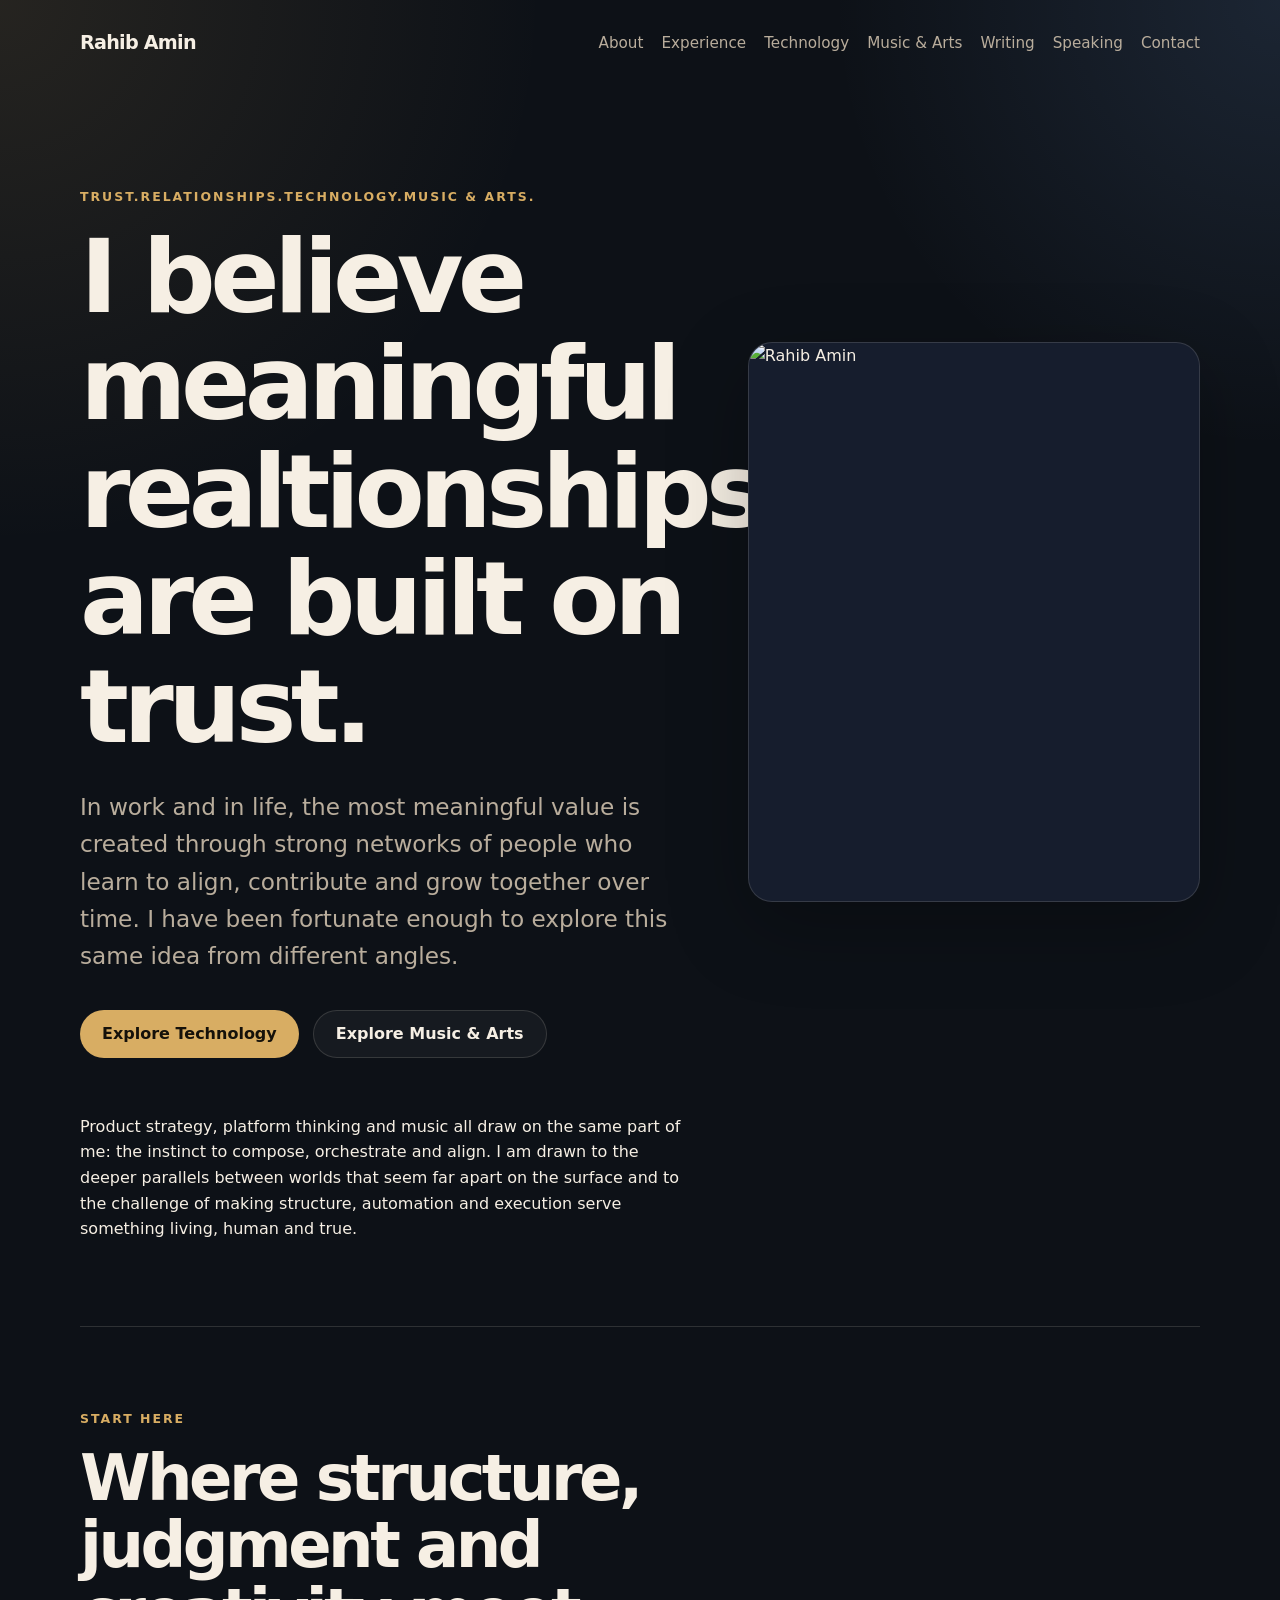
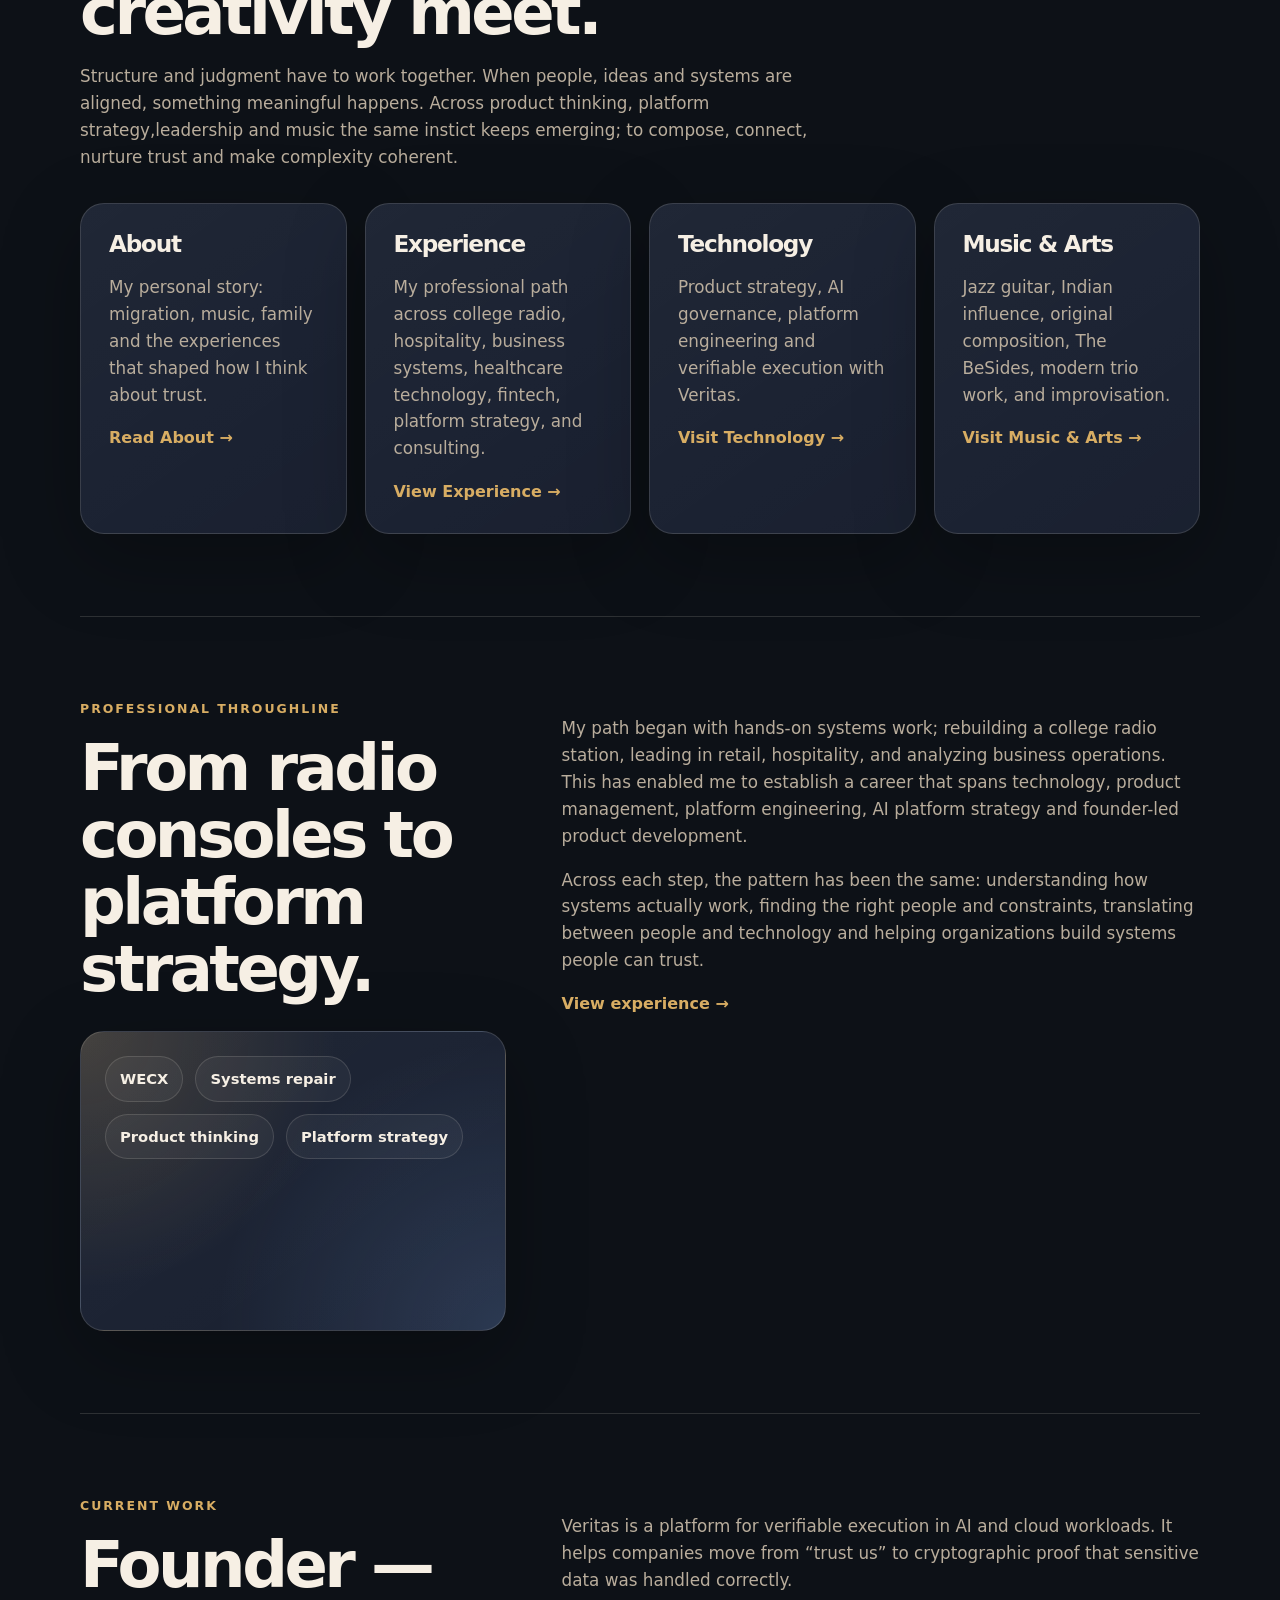
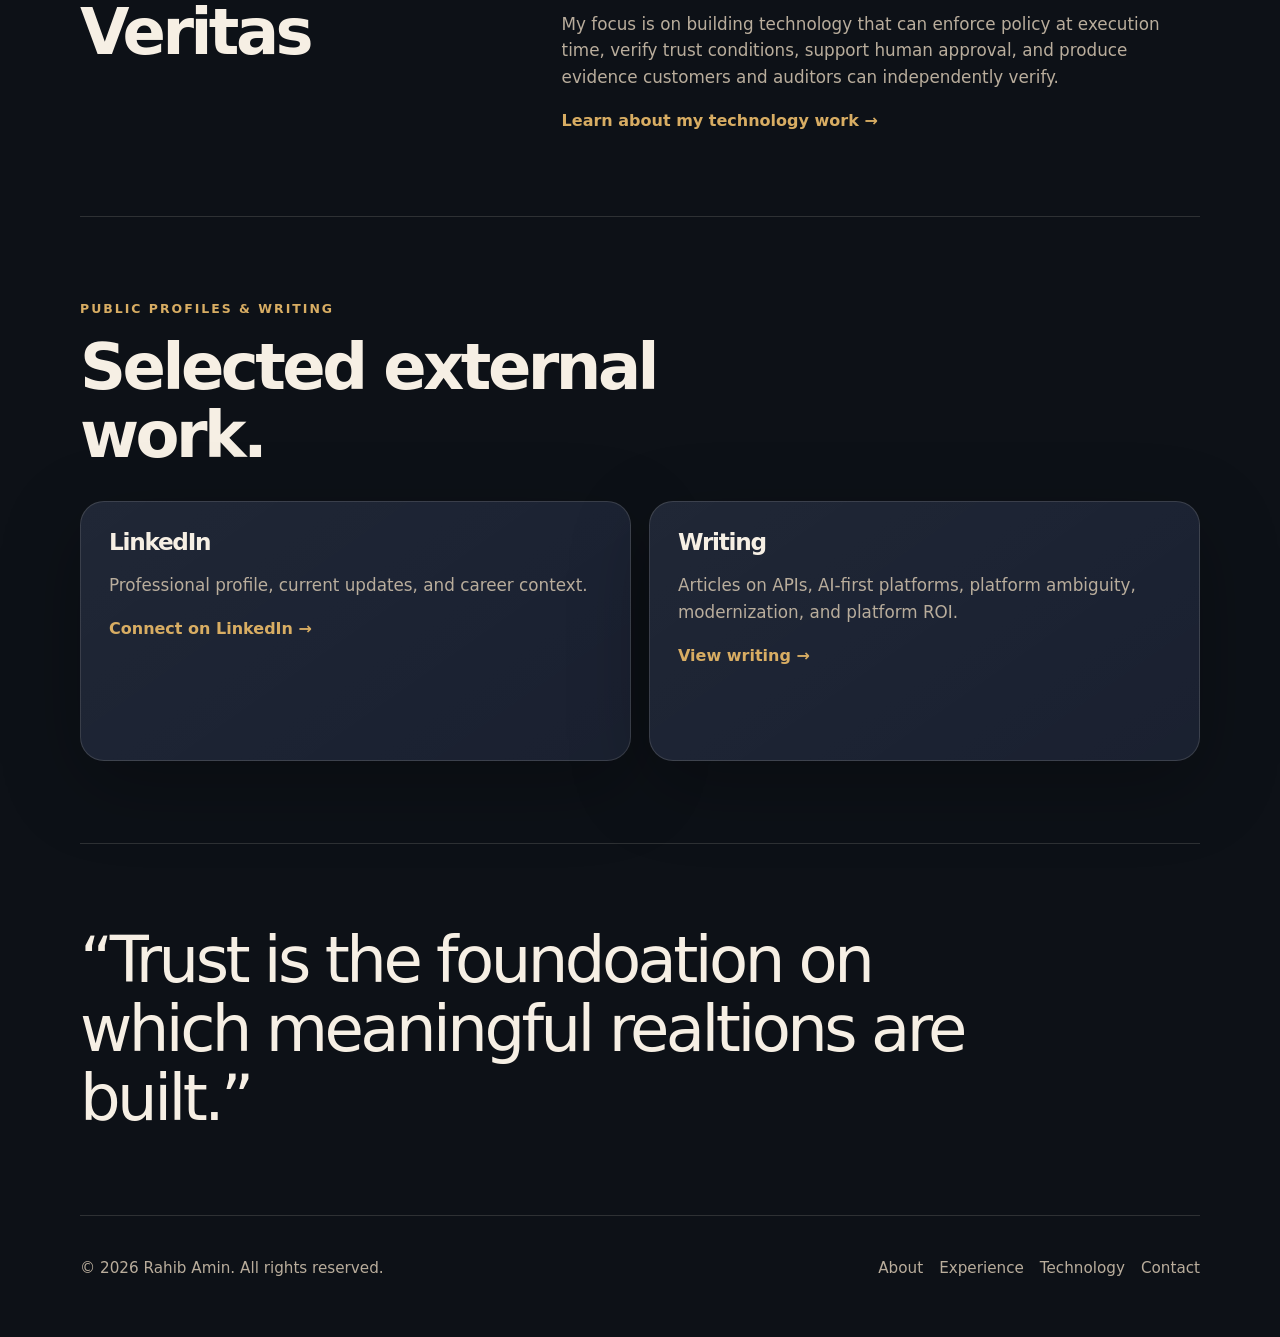
==== index.html @ d6418980 "Update index.html" ====
<!DOCTYPE html>
<html lang="en">
<head>
  <meta charset="UTF-8" />
  <meta name="viewport" content="width=device-width, initial-scale=1.0" />
  <title>Rahib Amin | Technology, Trust, Music</title>
  <meta name="description" content="Rahib Amin is a  technical product manager, platform strategist, founder and jazz guitarist working across technology, platform strategy, AI governance and music." />
  <link rel="stylesheet" href="assets/styles.css" />
</head>
<body>
  <header class="site-header">
    <a class="logo" href="./">Rahib Amin</a>
    <nav class="nav">
      <a href="about/">About</a>
      <a href="experience/">Experience</a>
      <a href="technology/">Technology</a>
      <a href="music-arts/">Music & Arts</a>
      <a href="writing/">Writing</a>
      <a href="speaking/">Speaking</a>
      <a href="contact/">Contact</a>
    </nav>
  </header>

  <main>
    <section class="hero hero-with-photo">
      <div class="hero-copy">
        <p class="eyebrow">Trust.Relationships.Technology.Music & Arts.</p>
        <h1>I believe meaningful realtionships are built on trust.</h1>
        <p class="hero-text">
          In work and in life, the most meaningful value is created through strong networks 
          of people who learn to align, contribute and grow together over time. I have been fortunate 
          enough to explore this same idea from different angles.
        </p>
        <div class="hero-actions">
          <a class="button primary" href="technology/">Explore Technology</a>
          <a class="button secondary" href="music-arts/">Explore Music & Arts</a>
        </div>
      </div>

      <figure class="hero-portrait">
        <img src="assets/images/DHF06139.jpg" alt="Rahib Amin" />
      </figure>
      <figcaption>Product strategy, platform thinking 
          and music all draw on the same part of me: the instinct to compose, orchestrate and align.
          I am drawn to the deeper parallels between worlds that seem far apart on the surface 
          and to the challenge of making structure, automation
          and execution serve something living, human
          and true.
        </figcaption>
    </section>

    <section class="grid-section">
      <div class="section-heading">
        <p class="eyebrow">Start here</p>
        <h2>Where structure, judgment and creativity meet.</h2>
        <p>
          Structure and judgment have to work together. When people, 
          ideas and systems are aligned, something meaningful happens. 
          Across product thinking, platform strategy,leadership and music the same instict keeps emerging;
          to compose, connect, nurture trust and make complexity coherent.
        </p>
      </div>

      <div class="card-grid four">
        <article class="card">
          <h3>About</h3>
          <p>My personal story: migration, music, family and the experiences that shaped how I think about trust.</p>
          <a href="about/">Read About →</a>
        </article>
        <article class="card">
          <h3>Experience</h3>
          <p>My professional path across college radio, hospitality, business systems, healthcare technology, fintech, platform strategy, and consulting.</p>
          <a href="experience/">View Experience →</a>
        </article>
        <article class="card">
          <h3>Technology</h3>
          <p>Product strategy, AI governance, platform engineering and verifiable execution with Veritas.</p>
          <a href="technology/">Visit Technology →</a>
        </article>
        <article class="card">
          <h3>Music & Arts</h3>
          <p>Jazz guitar, Indian influence, original composition, The BeSides, modern trio work, and improvisation.</p>
          <a href="music-arts/">Visit Music & Arts →</a>
        </article>
      </div>
    </section>

    <section class="split-section visual-split">
      <div>
        <p class="eyebrow">Professional throughline</p>
        <h2>From radio consoles to platform strategy.</h2>
        <div class="signal-panel small-top-gap">
          <span>WECX</span>
          <span>Systems repair</span>
          <span>Product thinking</span>
          <span>Platform strategy</span>
        </div>
      </div>
      <div>
        <p>
          My path began with hands-on systems work; rebuilding a college radio station, leading in retail, hospitality, and analyzing business operations. This has enabled me to establish a career that spans technology, product management, platform engineering, AI platform strategy and founder-led product development.
        </p>
        <p>
          Across each step, the pattern has been the same: understanding how systems actually work,
          finding the right people and constraints, translating between people and technology and helping organizations build systems people can trust.
        </p>
        <a class="text-link" href="experience/">View experience →</a>
      </div>
    </section>

    <section class="split-section">
      <div>
        <p class="eyebrow">Current work</p>
        <h2>Founder — Veritas</h2>
      </div>
      <div>
        <p>
          Veritas is a platform for verifiable execution in AI and cloud workloads. It helps companies move
          from “trust us” to cryptographic proof that sensitive data was handled correctly.
        </p>
        <p>
          My focus is on building technology that can enforce policy at execution time, verify trust conditions,
          support human approval, and produce evidence customers and auditors can independently verify.
        </p>
        <a class="text-link" href="technology/">Learn about my technology work →</a>
      </div>
    </section>


    <section class="grid-section">
      <div class="section-heading">
        <p class="eyebrow">Public profiles & writing</p>
        <h2>Selected external work.</h2>
      </div>
      <div class="card-grid two">
        <article class="card"><h3>LinkedIn</h3><p>Professional profile, current updates, and career context.</p><a href="https://www.linkedin.com/in/rahib-amin-2aa402149/" target="_blank" rel="noopener noreferrer">Connect on LinkedIn →</a></article>
        <article class="card"><h3>Writing</h3><p>Articles on APIs, AI-first platforms, platform ambiguity, modernization, and platform ROI.</p><a href="writing/">View writing →</a></article>
      </div>
    </section>

    <section class="quote-section">
      <blockquote>“Trust is the foundoation on which meaningful realtions are built.”</blockquote>
    </section>
  </main>

  <footer class="site-footer">
    <p>© <span id="year"></span> Rahib Amin. All rights reserved.</p>
    <div>
      <a href="about/">About</a>
      <a href="experience/">Experience</a>
      <a href="technology/">Technology</a>
      <a href="contact/">Contact</a>
    </div>
  </footer>

  <script>document.getElementById("year").textContent = new Date().getFullYear();</script>
</body>
</html>
---- assets/styles.css ----
:root {
  --bg: #0d1117;
  --bg-soft: #121826;
  --bg-card: #161d2d;
  --text: #f6efe4;
  --muted: #b9ad9c;
  --line: rgba(246, 239, 228, 0.14);
  --accent: #d8ad63;
  --accent-soft: rgba(216, 173, 99, 0.16);
  --blue: #85b7ff;
  --max-width: 1120px;
  --radius: 24px;
  --shadow: 0 24px 80px rgba(0, 0, 0, 0.26);
}

* { box-sizing: border-box; }
html { scroll-behavior: smooth; }
body {
  margin: 0;
  background:
    radial-gradient(circle at top left, rgba(216, 173, 99, 0.12), transparent 34rem),
    radial-gradient(circle at top right, rgba(133, 183, 255, 0.12), transparent 28rem),
    var(--bg);
  color: var(--text);
  font-family: Inter, ui-sans-serif, system-ui, -apple-system, BlinkMacSystemFont, "Segoe UI", sans-serif;
  line-height: 1.6;
}
a { color: inherit; }
.site-header {
  width: min(var(--max-width), calc(100% - 32px));
  margin: 0 auto;
  padding: 28px 0;
  display: flex;
  justify-content: space-between;
  align-items: center;
  gap: 24px;
}
.logo {
  color: var(--text);
  text-decoration: none;
  font-weight: 800;
  letter-spacing: -0.04em;
  font-size: 1.2rem;
  white-space: nowrap;
}
.nav { display: flex; gap: 18px; flex-wrap: wrap; justify-content: flex-end; }
.nav a { color: var(--muted); text-decoration: none; font-size: 0.95rem; }
.nav a:hover { color: var(--text); }
main { width: min(var(--max-width), calc(100% - 32px)); margin: 0 auto; }
.hero, .page-hero { padding: 100px 0 84px; }
.hero { min-height: 70vh; display: flex; flex-direction: column; justify-content: center; }
.eyebrow { margin: 0 0 16px; color: var(--accent); text-transform: uppercase; letter-spacing: 0.16em; font-size: 0.78rem; font-weight: 800; }
h1, h2, h3 { margin: 0; line-height: 1.05; letter-spacing: -0.055em; }
h1 { max-width: 940px; font-size: clamp(3rem, 8vw, 7.4rem); }
h2 { font-size: clamp(2rem, 5vw, 4.2rem); }
h3 { font-size: 1.45rem; }
p { color: var(--muted); font-size: 1.05rem; }
.hero-text, .page-hero p { max-width: 760px; margin-top: 28px; font-size: clamp(1.18rem, 2vw, 1.45rem); }
.hero-actions { display: flex; gap: 14px; flex-wrap: wrap; margin-top: 36px; }
.button { display: inline-flex; align-items: center; justify-content: center; min-height: 48px; padding: 0 22px; border-radius: 999px; text-decoration: none; font-weight: 800; transition: transform 160ms ease, border-color 160ms ease, background 160ms ease; }
.button:hover { transform: translateY(-2px); }
.button.primary { background: var(--accent); color: #15110a; }
.button.secondary { border: 1px solid var(--line); color: var(--text); background: rgba(255, 255, 255, 0.04); }
.grid-section, .split-section, .quote-section, .cta-section, .list-section, .contact-panel, .media-section { padding: 82px 0; border-top: 1px solid var(--line); }
.section-heading { max-width: 760px; margin-bottom: 32px; }
.card-grid { display: grid; gap: 18px; }
.card-grid.three { grid-template-columns: repeat(3, minmax(0, 1fr)); }
.card-grid.two { grid-template-columns: repeat(2, minmax(0, 1fr)); }
.card-grid.four { grid-template-columns: repeat(4, minmax(0, 1fr)); }
.card { min-height: 260px; padding: 28px; border-radius: var(--radius); background: linear-gradient(145deg, rgba(255,255,255,.045), rgba(255,255,255,.015)), var(--bg-card); border: 1px solid var(--line); box-shadow: var(--shadow); }
.card p { margin-top: 18px; }
.card a, .text-link { color: var(--accent); font-weight: 800; text-decoration: none; }
.card a:hover, .text-link:hover { text-decoration: underline; }
.card audio { width: 100%; margin-top: 16px; }
.split-section { display: grid; grid-template-columns: 0.8fr 1.2fr; gap: 56px; align-items: start; }
.quote-section blockquote { max-width: 900px; margin: 0; font-size: clamp(2rem, 5vw, 4.8rem); line-height: 1.08; letter-spacing: -0.055em; color: var(--text); }
.cta-section, .contact-panel { background: linear-gradient(135deg, rgba(216,173,99,.12), rgba(133,183,255,.08)); border: 1px solid var(--line); border-radius: var(--radius); padding: 44px; margin: 82px 0; }
.cta-section h2, .contact-panel h2 { max-width: 820px; }
.clean-list { margin: 28px 0 0; padding: 0; list-style: none; }
.clean-list li { padding: 18px 0; border-bottom: 1px solid var(--line); color: var(--muted); font-size: 1.15rem; }
.big-link { color: var(--text); font-size: clamp(1.6rem, 4vw, 3rem); font-weight: 900; letter-spacing: -0.04em; text-decoration: none; overflow-wrap: anywhere; }
.big-link:hover { text-decoration: underline; }
.small-note { font-size: 0.95rem; }
.music-hero { background: linear-gradient(135deg, rgba(216,173,99,.08), transparent 60%); }
.media-section { display: grid; grid-template-columns: repeat(2, minmax(0, 1fr)); gap: 18px; }
.media-card { overflow: hidden; border-radius: var(--radius); border: 1px solid var(--line); background: var(--bg-card); box-shadow: var(--shadow); min-height: 320px; }
.media-card img { width: 100%; height: 100%; object-fit: cover; display: block; }
.experience-item { padding: 32px 0; border-top: 1px solid var(--line); }
.experience-item:first-of-type { margin-top: 28px; }
.role-meta { margin-top: 8px; color: var(--accent); font-weight: 800; }
.experience-item .clean-list { margin-top: 18px; }
.site-footer { width: min(var(--max-width), calc(100% - 32px)); margin: 0 auto; padding: 40px 0 56px; border-top: 1px solid var(--line); display: flex; justify-content: space-between; gap: 24px; flex-wrap: wrap; }
.site-footer p { margin: 0; font-size: 0.95rem; }
.site-footer div { display: flex; gap: 16px; flex-wrap: wrap; }
.site-footer a { color: var(--muted); text-decoration: none; font-size: 0.95rem; }
.site-footer a:hover { color: var(--text); }
@media (max-width: 980px) { .card-grid.four { grid-template-columns: repeat(2, minmax(0, 1fr)); } }
@media (max-width: 860px) { .site-header { align-items: flex-start; flex-direction: column; } .nav { justify-content: flex-start; } .hero, .page-hero { padding: 72px 0 64px; } .card-grid.three, .card-grid.two, .split-section, .media-section { grid-template-columns: 1fr; } .split-section { gap: 24px; } .card { min-height: auto; } .cta-section, .contact-panel { padding: 28px; } }
@media (max-width: 620px) { .card-grid.four { grid-template-columns: 1fr; } }
@media (max-width: 520px) { main, .site-header, .site-footer { width: min(100% - 24px, var(--max-width)); } .nav { gap: 12px; } .nav a { font-size: 0.9rem; } h1 { font-size: clamp(2.55rem, 16vw, 4rem); } .hero-actions { flex-direction: column; } .button { width: 100%; } }

/* Strategic photo system */
.hero-with-photo {
  display: grid;
  grid-template-columns: minmax(0, 1.15fr) minmax(280px, 0.85fr);
  gap: 56px;
  align-items: center;
}
.hero-copy h1 {
  max-width: 780px;
}
.hero-portrait,
.inline-photo,
.story-photo,
.proof-photo {
  margin: 0;
  overflow: hidden;
  border-radius: var(--radius);
  border: 1px solid var(--line);
  background: var(--bg-card);
  box-shadow: var(--shadow);
}
.hero-portrait img,
.inline-photo img,
.story-photo img,
.proof-photo img {
  width: 100%;
  height: 100%;
  object-fit: cover;
  display: block;
}
.hero-portrait {
  min-height: 560px;
  position: relative;
}
.hero-portrait figcaption,
.story-photo figcaption {
  position: absolute;
  left: 18px;
  right: 18px;
  bottom: 18px;
  padding: 12px 14px;
  border-radius: 18px;
  color: var(--text);
  background: rgba(13, 17, 23, 0.72);
  border: 1px solid var(--line);
  font-size: 0.92rem;
  backdrop-filter: blur(10px);
}
.small-top-gap {
  margin-top: 28px;
}
.inline-photo {
  min-height: 340px;
}
.image-story-grid {
  display: grid;
  grid-template-columns: 1.05fr 0.95fr;
  gap: 18px;
  padding: 0 0 82px;
}
.story-photo {
  min-height: 420px;
  position: relative;
}
.story-photo.tall {
  min-height: 620px;
}
.photo-proof-strip {
  display: grid;
  grid-template-columns: 0.9fr 1.1fr;
  gap: 32px;
  align-items: center;
  padding: 64px 0;
  border-top: 1px solid var(--line);
}
.proof-photo {
  min-height: 420px;
}
.proof-photo.wide {
  min-height: 360px;
}
.proof-copy h2 {
  max-width: 720px;
}
.three-media {
  grid-template-columns: 1.25fr 0.875fr 0.875fr;
}
.featured-media {
  min-height: 520px;
}
.photo-checklist {
  padding: 28px;
  border: 1px solid var(--line);
  border-radius: var(--radius);
  background: rgba(255,255,255,0.035);
}
.photo-checklist code {
  color: var(--accent);
}

@media (max-width: 980px) {
  .hero-with-photo,
  .image-story-grid,
  .photo-proof-strip,
  .three-media {
    grid-template-columns: 1fr;
  }
  .hero-portrait,
  .story-photo.tall,
  .story-photo,
  .proof-photo,
  .featured-media {
    min-height: 420px;
  }
}

@media (max-width: 620px) {
  .hero-portrait,
  .story-photo.tall,
  .story-photo,
  .proof-photo,
  .featured-media,
  .inline-photo {
    min-height: 320px;
  }
}

/* Non-portrait visual panels */
.signal-panel,
.evidence-panel {
  border: 1px solid var(--line);
  border-radius: var(--radius);
  background:
    radial-gradient(circle at top left, rgba(216, 173, 99, 0.20), transparent 16rem),
    radial-gradient(circle at bottom right, rgba(133, 183, 255, 0.16), transparent 18rem),
    linear-gradient(145deg, rgba(255,255,255,.045), rgba(255,255,255,.015)),
    var(--bg-card);
  box-shadow: var(--shadow);
}
.signal-panel {
  min-height: 300px;
  padding: 24px;
  display: flex;
  align-content: flex-start;
  align-items: flex-start;
  flex-wrap: wrap;
  gap: 12px;
}
.signal-panel span,
.evidence-panel span {
  display: inline-flex;
  align-items: center;
  border: 1px solid var(--line);
  border-radius: 999px;
  padding: 10px 14px;
  color: var(--text);
  background: rgba(255,255,255,0.045);
  font-weight: 800;
  font-size: 0.92rem;
}
.evidence-panel {
  min-height: 360px;
  padding: 28px;
  display: flex;
  align-content: center;
  align-items: center;
  justify-content: center;
  flex-wrap: wrap;
  gap: 12px;
}
.no-photo-strip {
  grid-template-columns: 0.95fr 1.05fr;
}
.highlight-experience {
  border: 1px solid var(--line);
  border-radius: var(--radius);
  padding: 32px;
  margin-top: 28px;
  background: linear-gradient(135deg, rgba(216,173,99,.10), rgba(133,183,255,.06));
}
@media (max-width: 980px) {
  .no-photo-strip {
    grid-template-columns: 1fr;
  }
  .signal-panel,
  .evidence-panel {
    min-height: 240px;
  }
}

.album-feature {
  background:
    linear-gradient(135deg, rgba(216, 173, 99, 0.10), rgba(133, 183, 255, 0.06));
  border: 1px solid var(--line);
  border-radius: var(--radius);
  padding: 44px;
  margin: 82px 0;
}

.album-feature .button {
  margin-top: 16px;
}


/* External writing and profile links */
.article-list {
  display: grid;
  gap: 18px;
}

.article-card {
  padding: 28px;
  border: 1px solid var(--line);
  border-radius: var(--radius);
  background:
    linear-gradient(145deg, rgba(255,255,255,.045), rgba(255,255,255,.015)),
    var(--bg-card);
  box-shadow: var(--shadow);
}

.article-card h3 a {
  color: var(--text);
  text-decoration: none;
}

.article-card h3 a:hover {
  color: var(--accent);
}

.external-links {
  display: flex;
  flex-wrap: wrap;
  gap: 12px;
  margin: 22px 0;
}

.external-links a {
  display: inline-flex;
  align-items: center;
  min-height: 42px;
  border: 1px solid var(--line);
  border-radius: 999px;
  padding: 0 16px;
  color: var(--text);
  text-decoration: none;
  font-weight: 800;
  background: rgba(255,255,255,0.045);
}

.external-links a:hover {
  border-color: var(--accent);
  color: var(--accent);
}
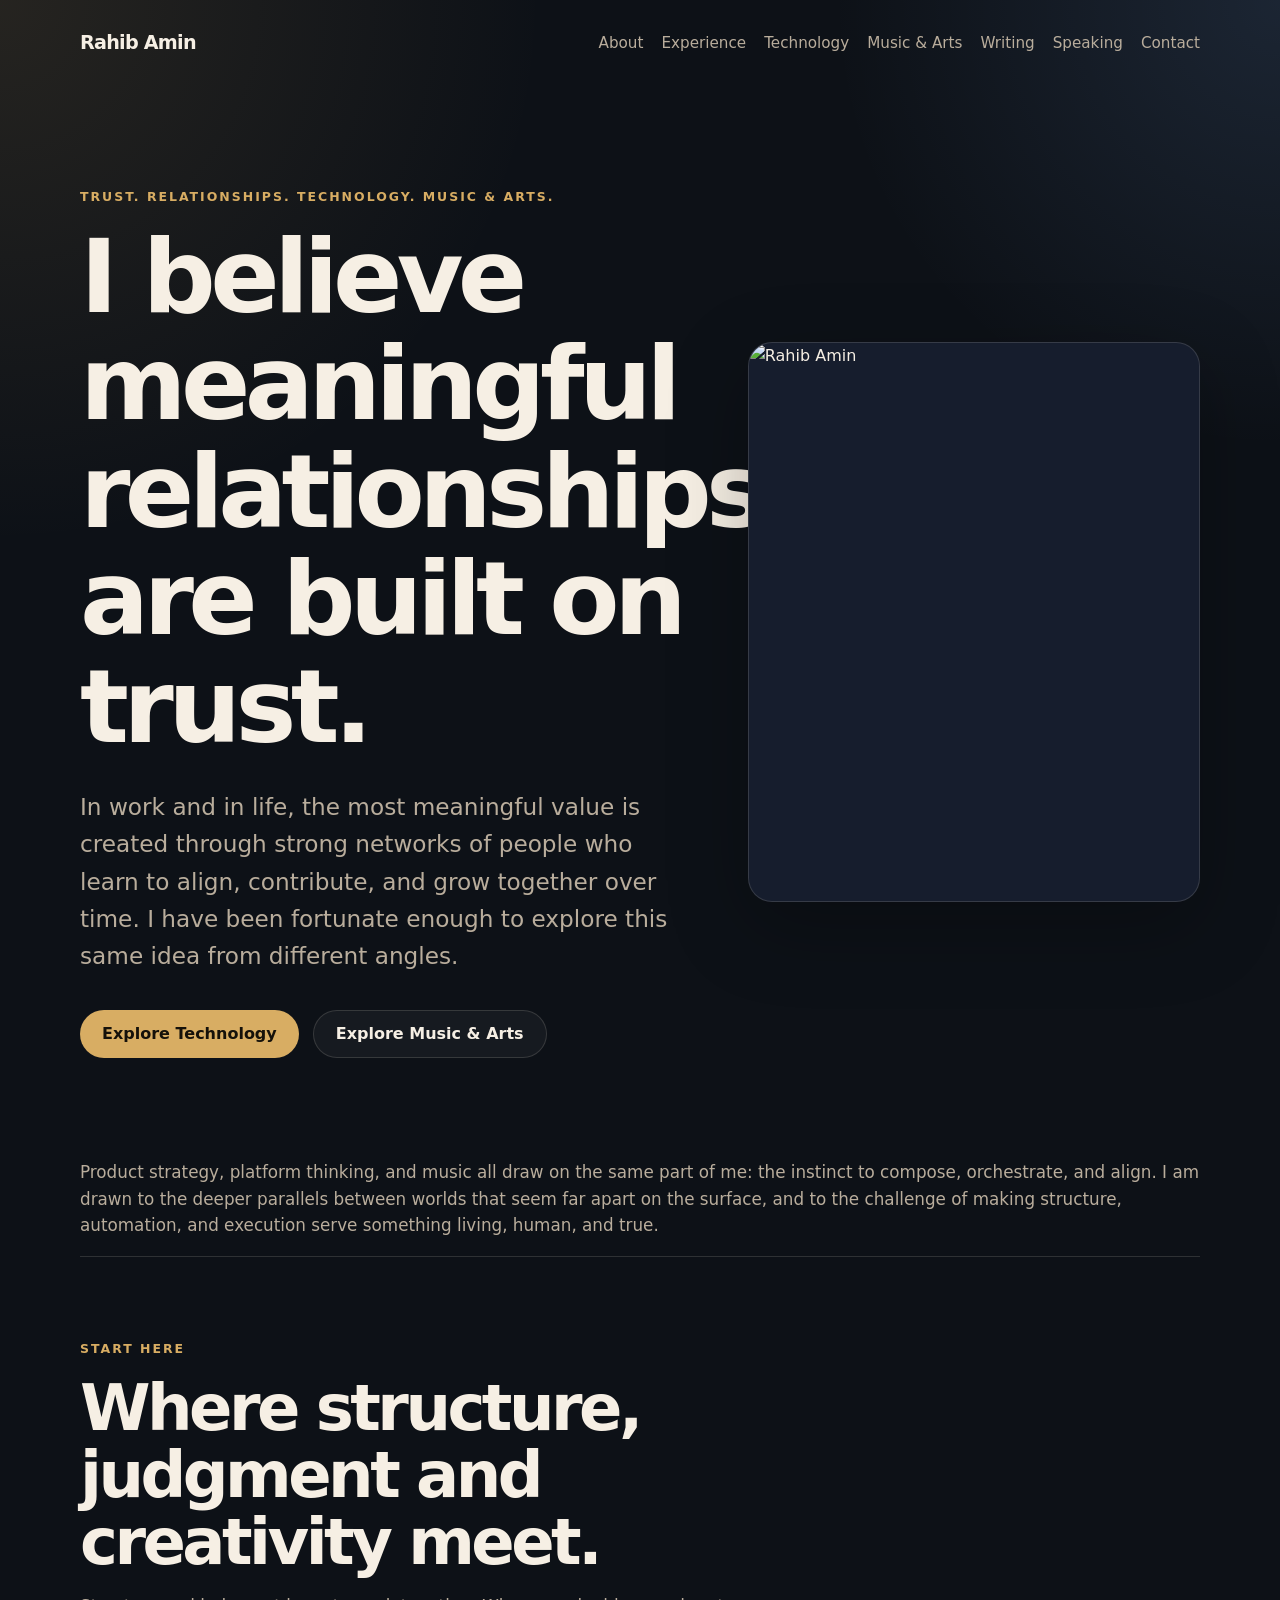
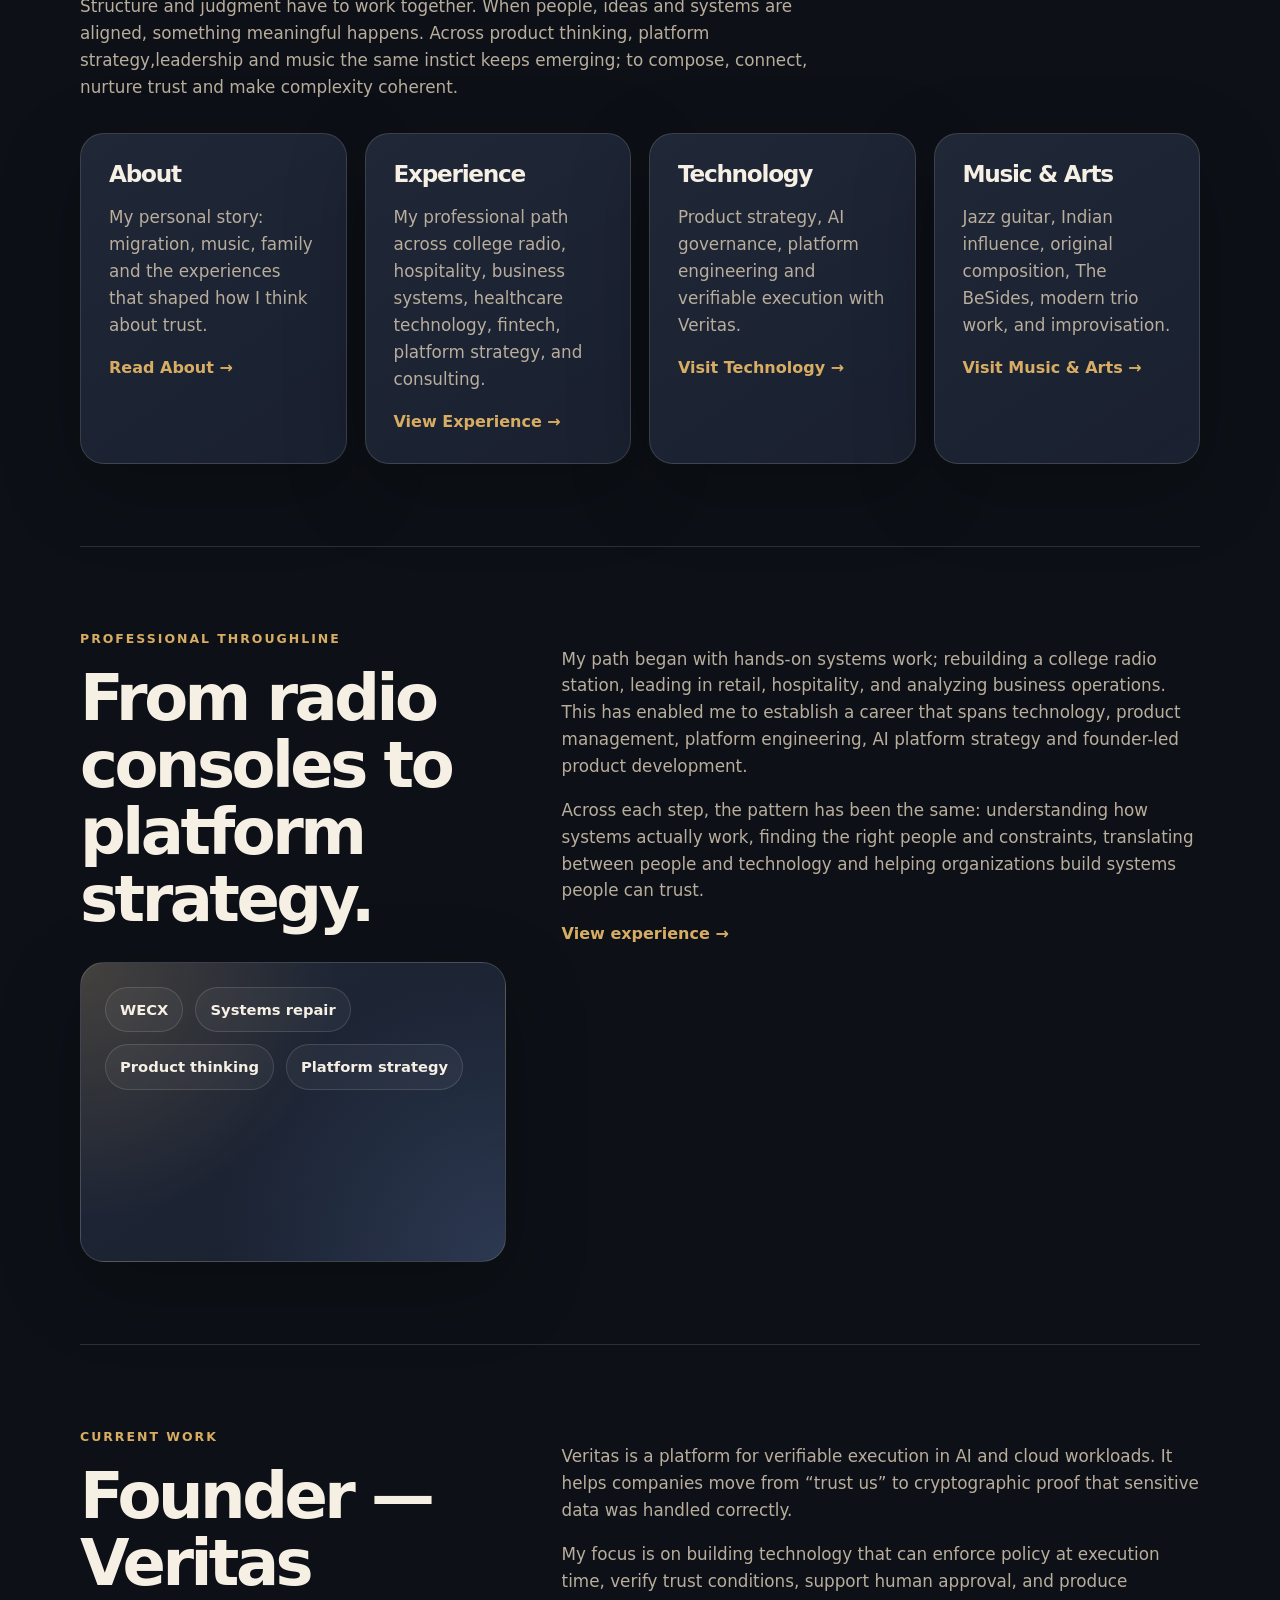
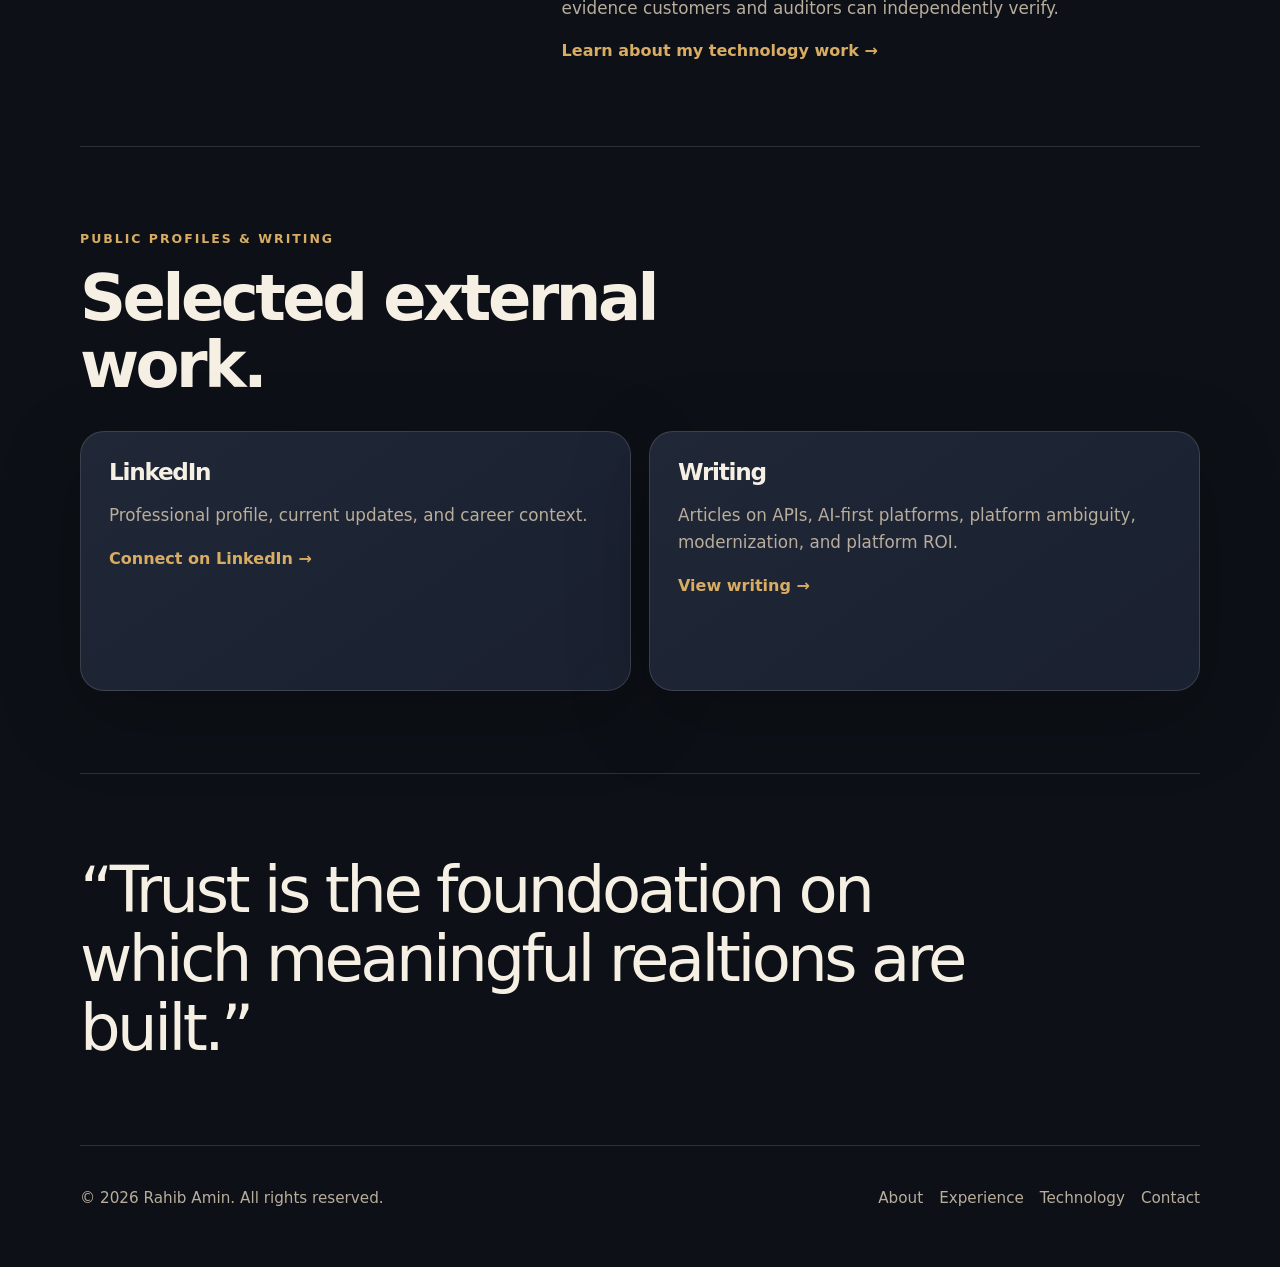
==== commit 2991185c: "Update index.html" ====
--- a/index.html
+++ b/index.html
@@ -23,31 +23,33 @@
 
   <main>
     <section class="hero hero-with-photo">
-      <div class="hero-copy">
-        <p class="eyebrow">Trust.Relationships.Technology.Music & Arts.</p>
-        <h1>I believe meaningful realtionships are built on trust.</h1>
-        <p class="hero-text">
-          In work and in life, the most meaningful value is created through strong networks 
-          of people who learn to align, contribute and grow together over time. I have been fortunate 
-          enough to explore this same idea from different angles.
-        </p>
-        <div class="hero-actions">
-          <a class="button primary" href="technology/">Explore Technology</a>
-          <a class="button secondary" href="music-arts/">Explore Music & Arts</a>
-        </div>
-      </div>
+  <div class="hero-copy">
+    <p class="eyebrow">Trust. Relationships. Technology. Music & Arts.</p>
+    <h1>I believe meaningful relationships are built on trust.</h1>
+    <p class="hero-text">
+      In work and in life, the most meaningful value is created through strong networks
+      of people who learn to align, contribute, and grow together over time. I have been fortunate
+      enough to explore this same idea from different angles.
+    </p>
+    <div class="hero-actions">
+      <a class="button primary" href="technology/">Explore Technology</a>
+      <a class="button secondary" href="music-arts/">Explore Music & Arts</a>
+    </div>
+  </div>
 
-      <figure class="hero-portrait">
-        <img src="assets/images/DHF06139.jpg" alt="Rahib Amin" />
-      </figure>
-      <figcaption>Product strategy, platform thinking 
-          and music all draw on the same part of me: the instinct to compose, orchestrate and align.
-          I am drawn to the deeper parallels between worlds that seem far apart on the surface 
-          and to the challenge of making structure, automation
-          and execution serve something living, human
-          and true.
-        </figcaption>
-    </section>
+  <figure class="hero-portrait">
+    <img src="assets/images/DHF06139.jpg" alt="Rahib Amin" />
+  </figure>
+</section>
+
+<section class="hero-reflection">
+  <p>
+    Product strategy, platform thinking, and music all draw on the same part of me:
+    the instinct to compose, orchestrate, and align. I am drawn to the deeper parallels
+    between worlds that seem far apart on the surface, and to the challenge of making
+    structure, automation, and execution serve something living, human, and true.
+  </p>
+</section>
 
     <section class="grid-section">
       <div class="section-heading">
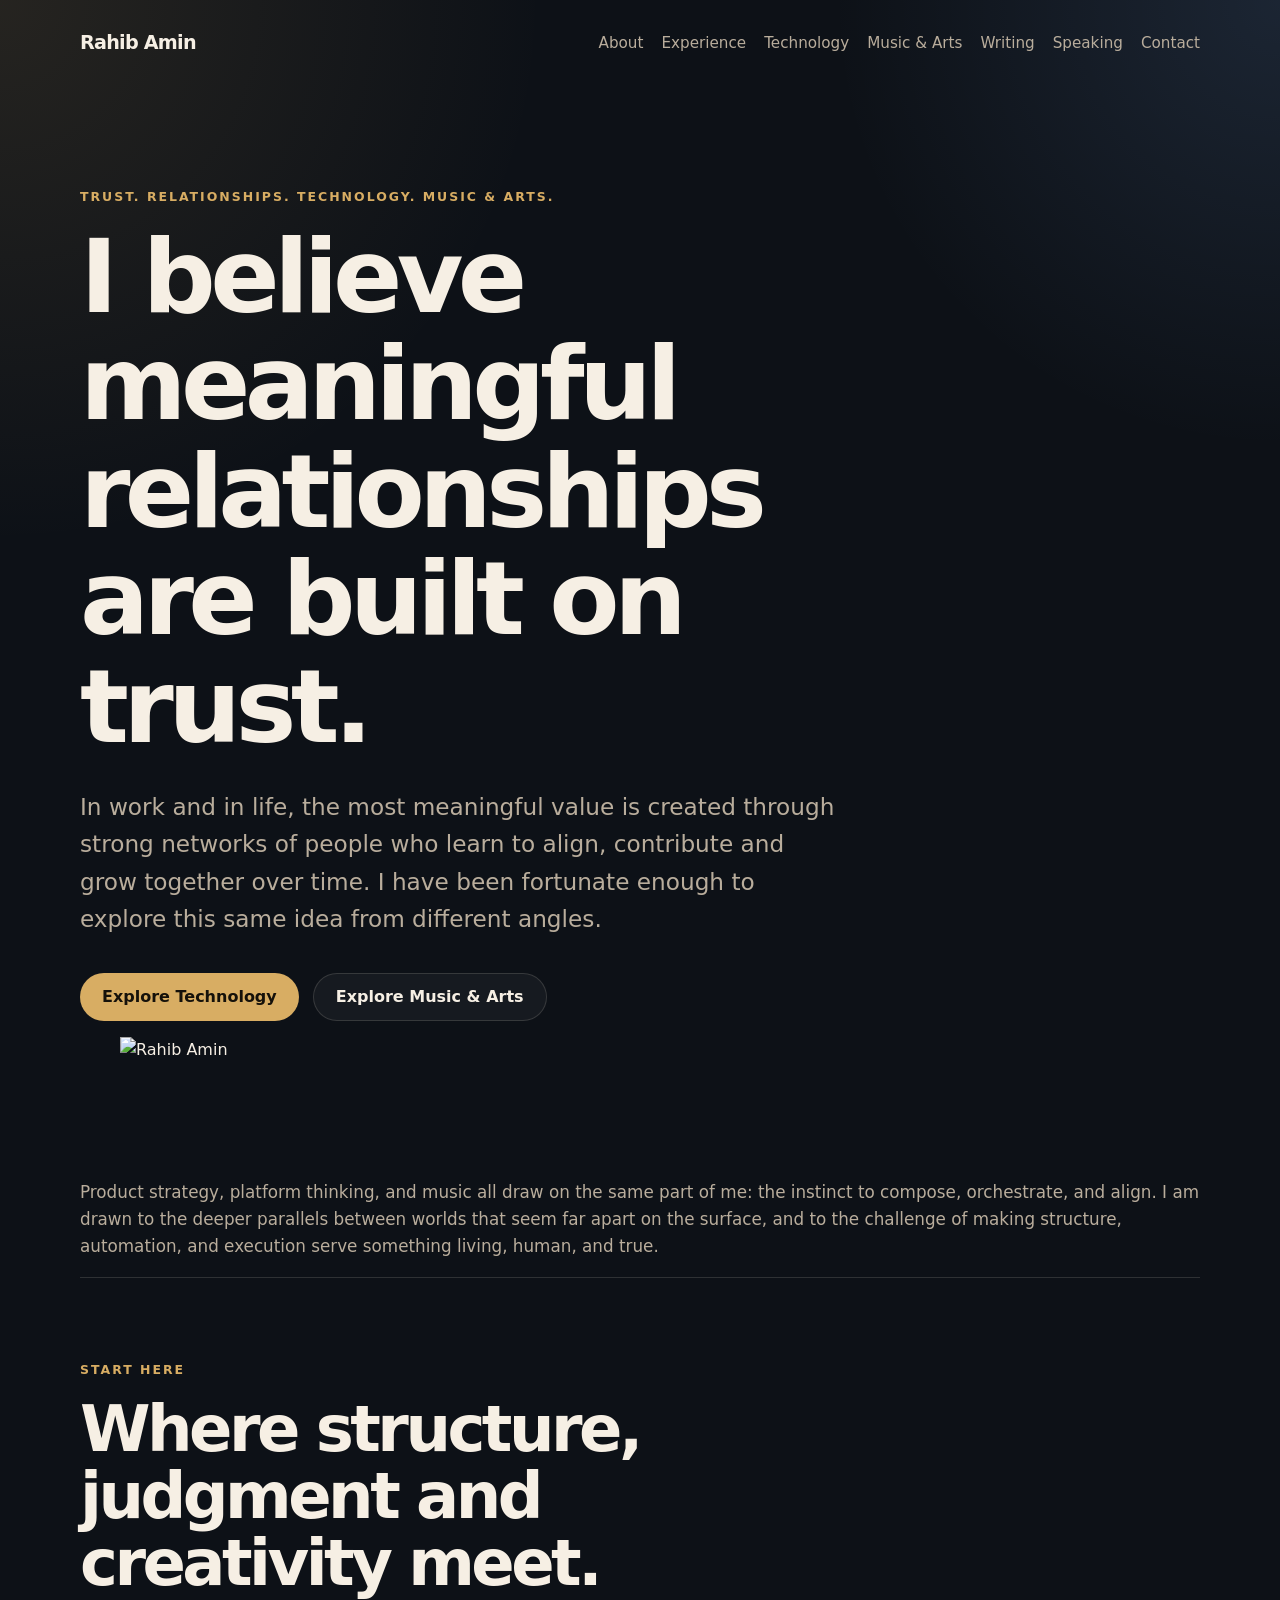
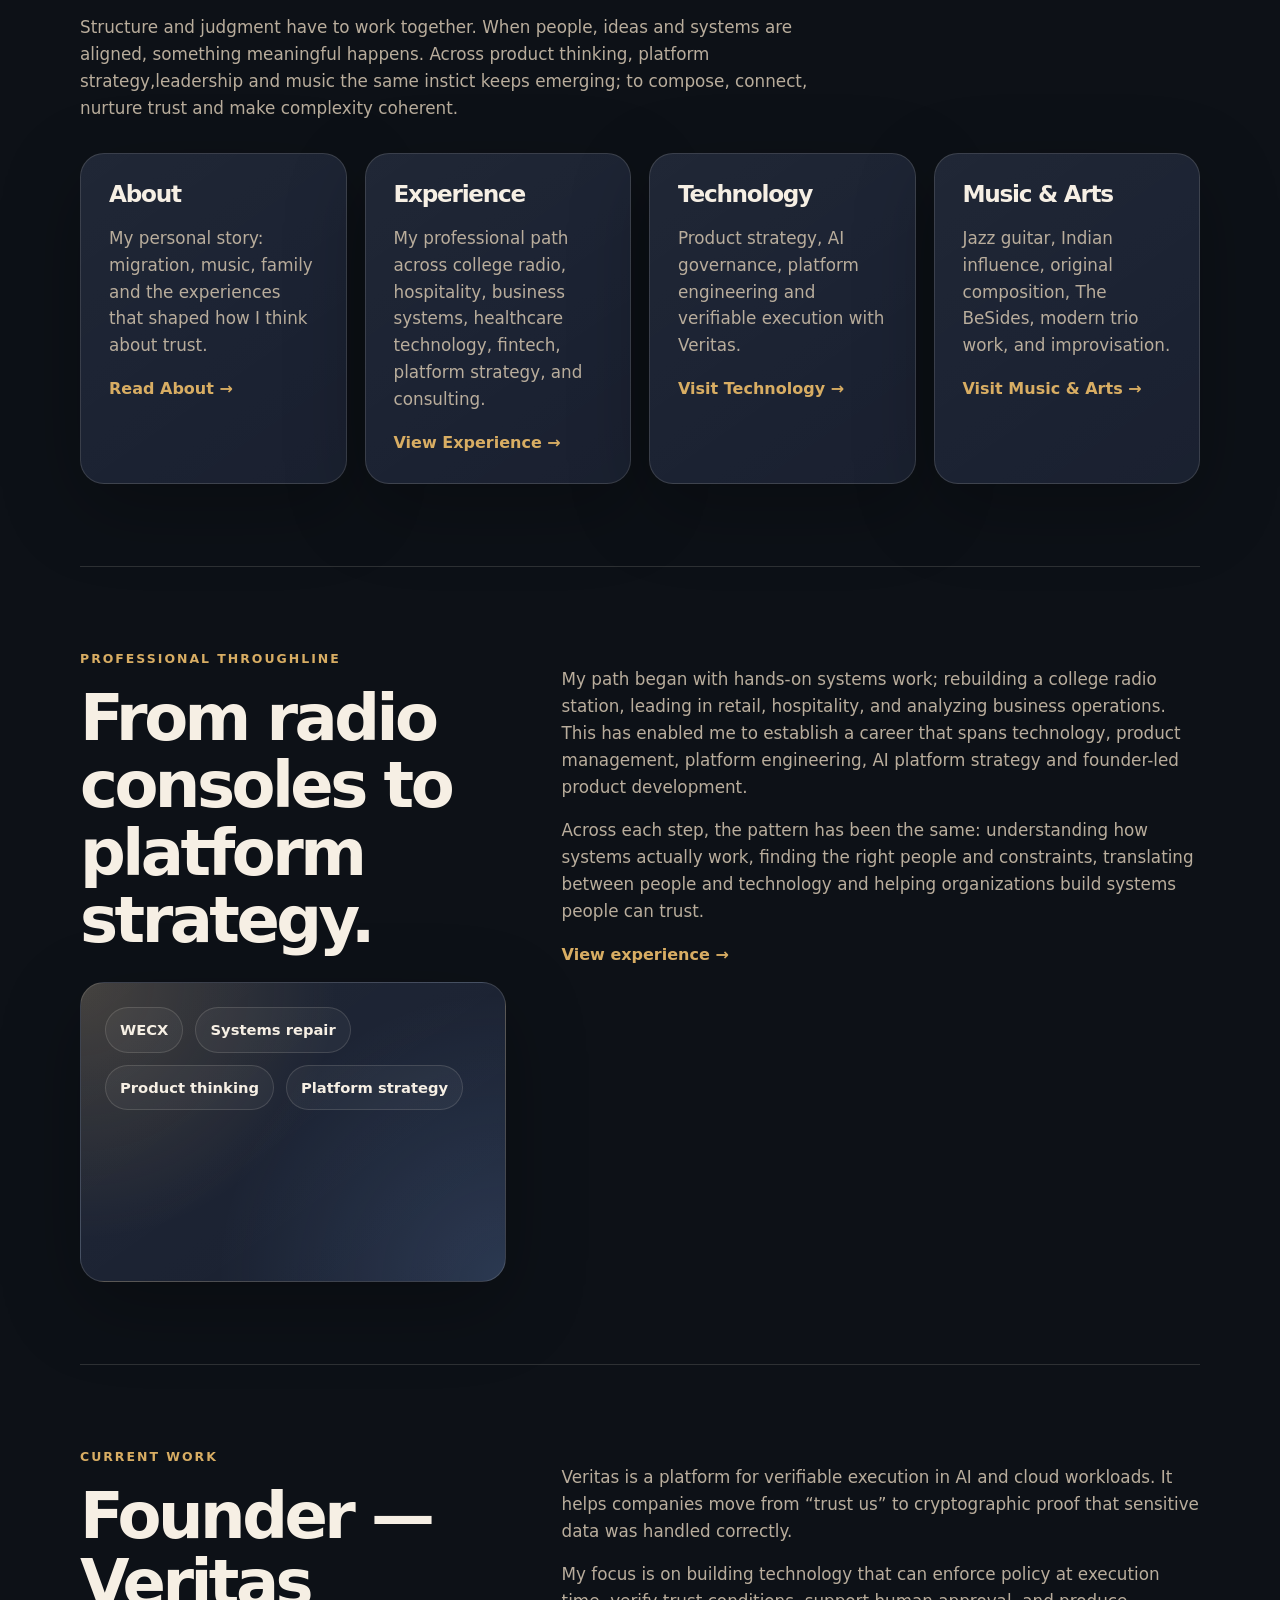
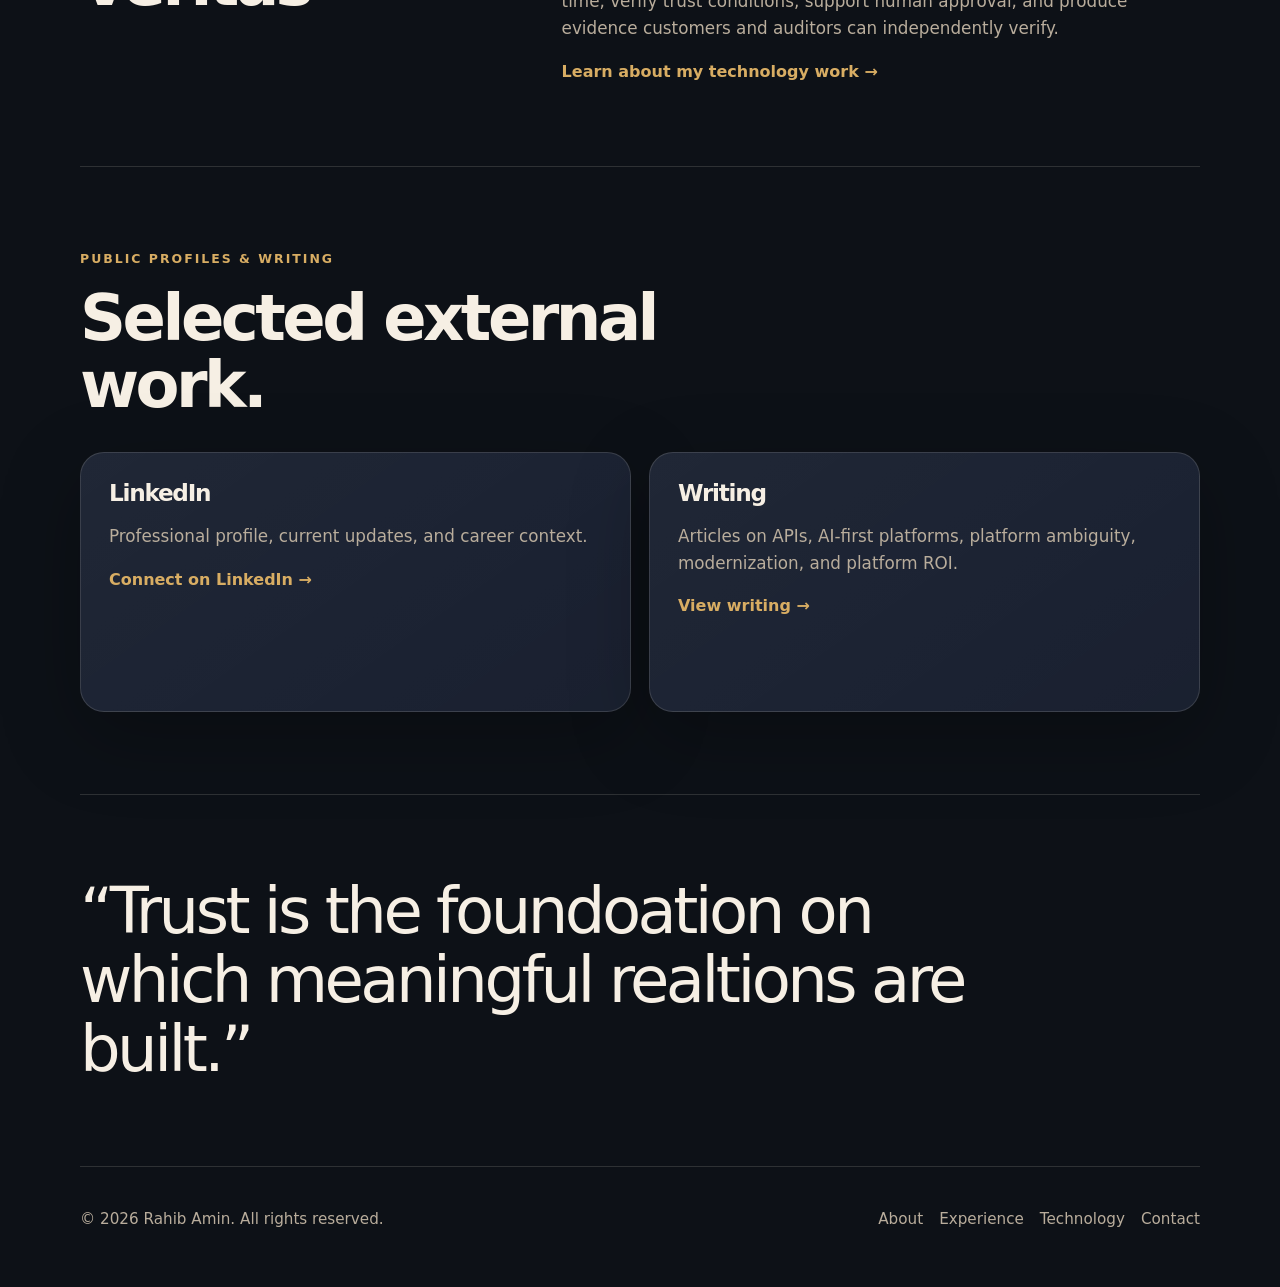
==== commit 4e9c246a: "Change hero section class and update content" ====
--- a/index.html
+++ b/index.html
@@ -5,7 +5,7 @@
   <meta name="viewport" content="width=device-width, initial-scale=1.0" />
   <title>Rahib Amin | Technology, Trust, Music</title>
   <meta name="description" content="Rahib Amin is a  technical product manager, platform strategist, founder and jazz guitarist working across technology, platform strategy, AI governance and music." />
-  <link rel="stylesheet" href="assets/styles.css" />
+  <link rel="stylesheet" href="assets/styles.css?v=4" />
 </head>
 <body>
   <header class="site-header">
@@ -22,13 +22,13 @@
   </header>
 
   <main>
-    <section class="hero hero-with-photo">
+    <section class="hero editorial-hero">
   <div class="hero-copy">
     <p class="eyebrow">Trust. Relationships. Technology. Music & Arts.</p>
     <h1>I believe meaningful relationships are built on trust.</h1>
     <p class="hero-text">
       In work and in life, the most meaningful value is created through strong networks
-      of people who learn to align, contribute, and grow together over time. I have been fortunate
+      of people who learn to align, contribute and grow together over time. I have been fortunate
       enough to explore this same idea from different angles.
     </p>
     <div class="hero-actions">
@@ -37,7 +37,7 @@
     </div>
   </div>
 
-  <figure class="hero-portrait">
+  <figure class="hero-landscape">
     <img src="assets/images/DHF06139.jpg" alt="Rahib Amin" />
   </figure>
 </section>
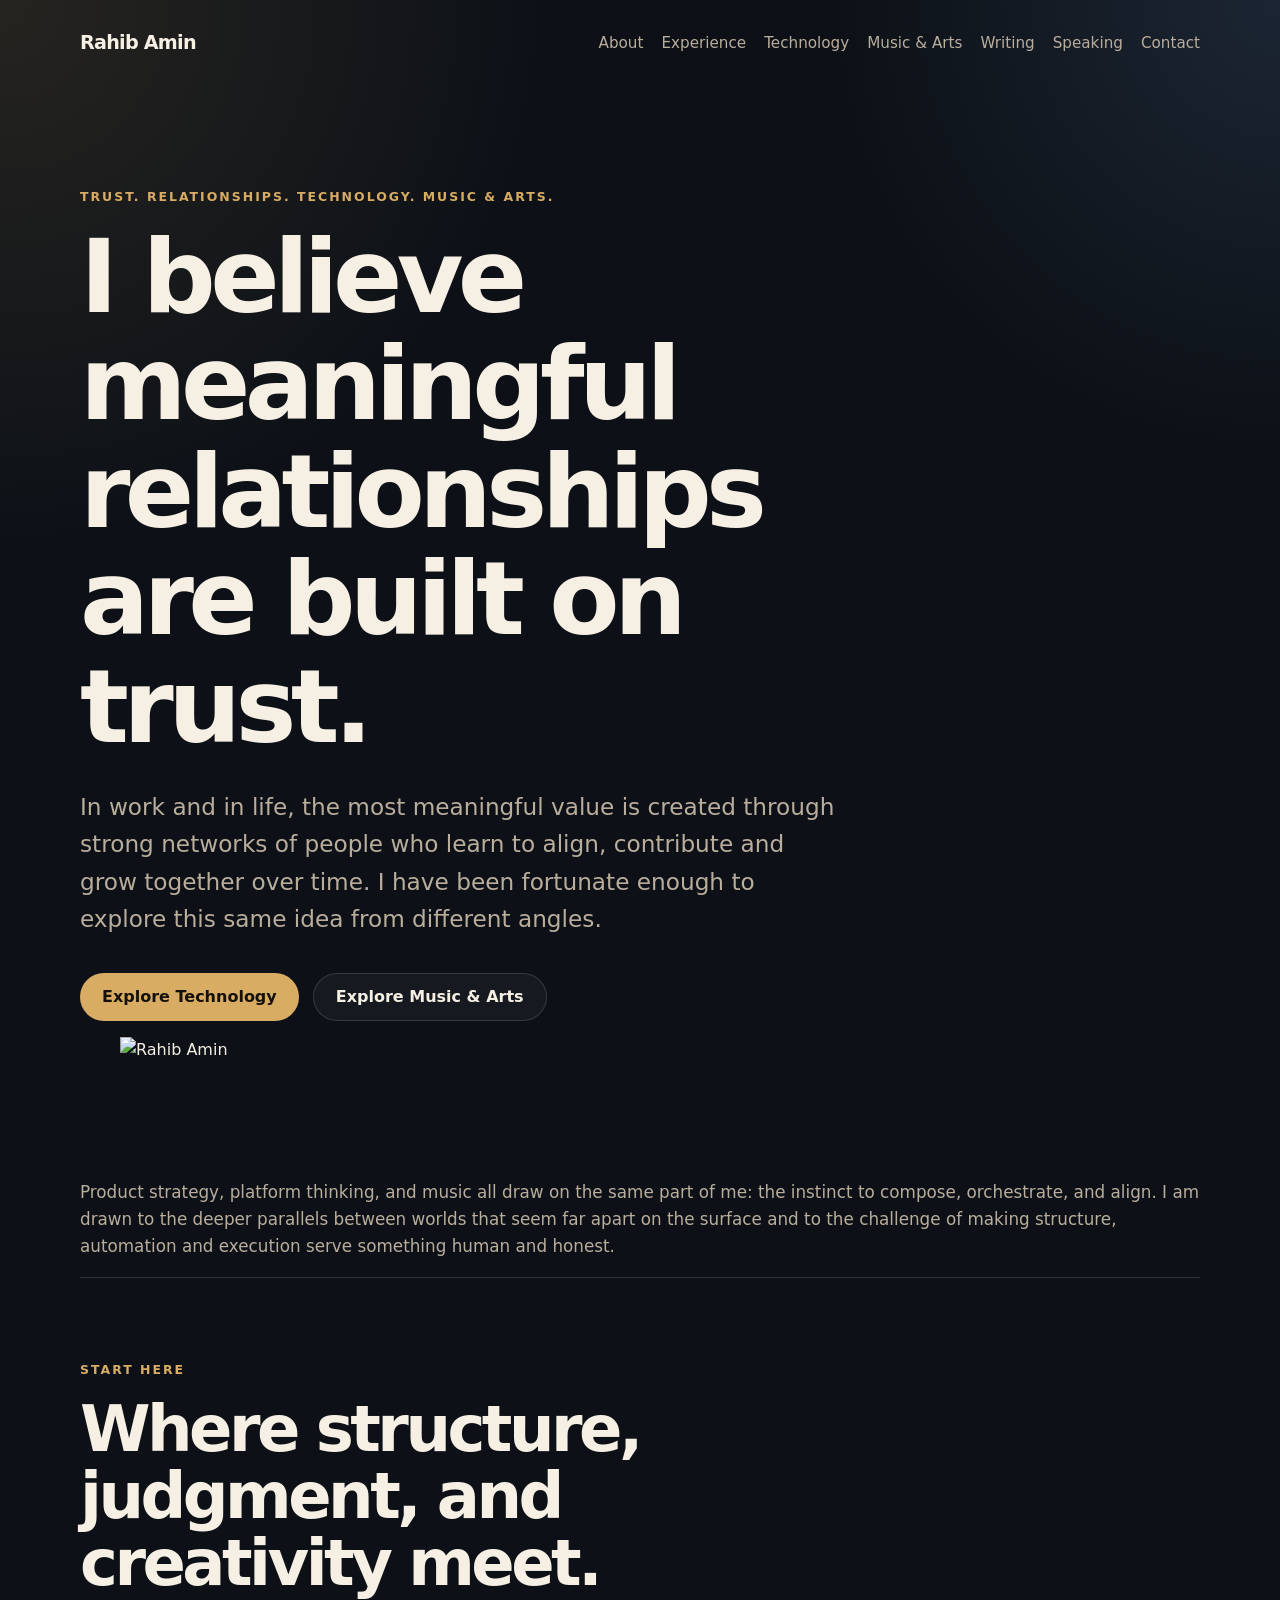
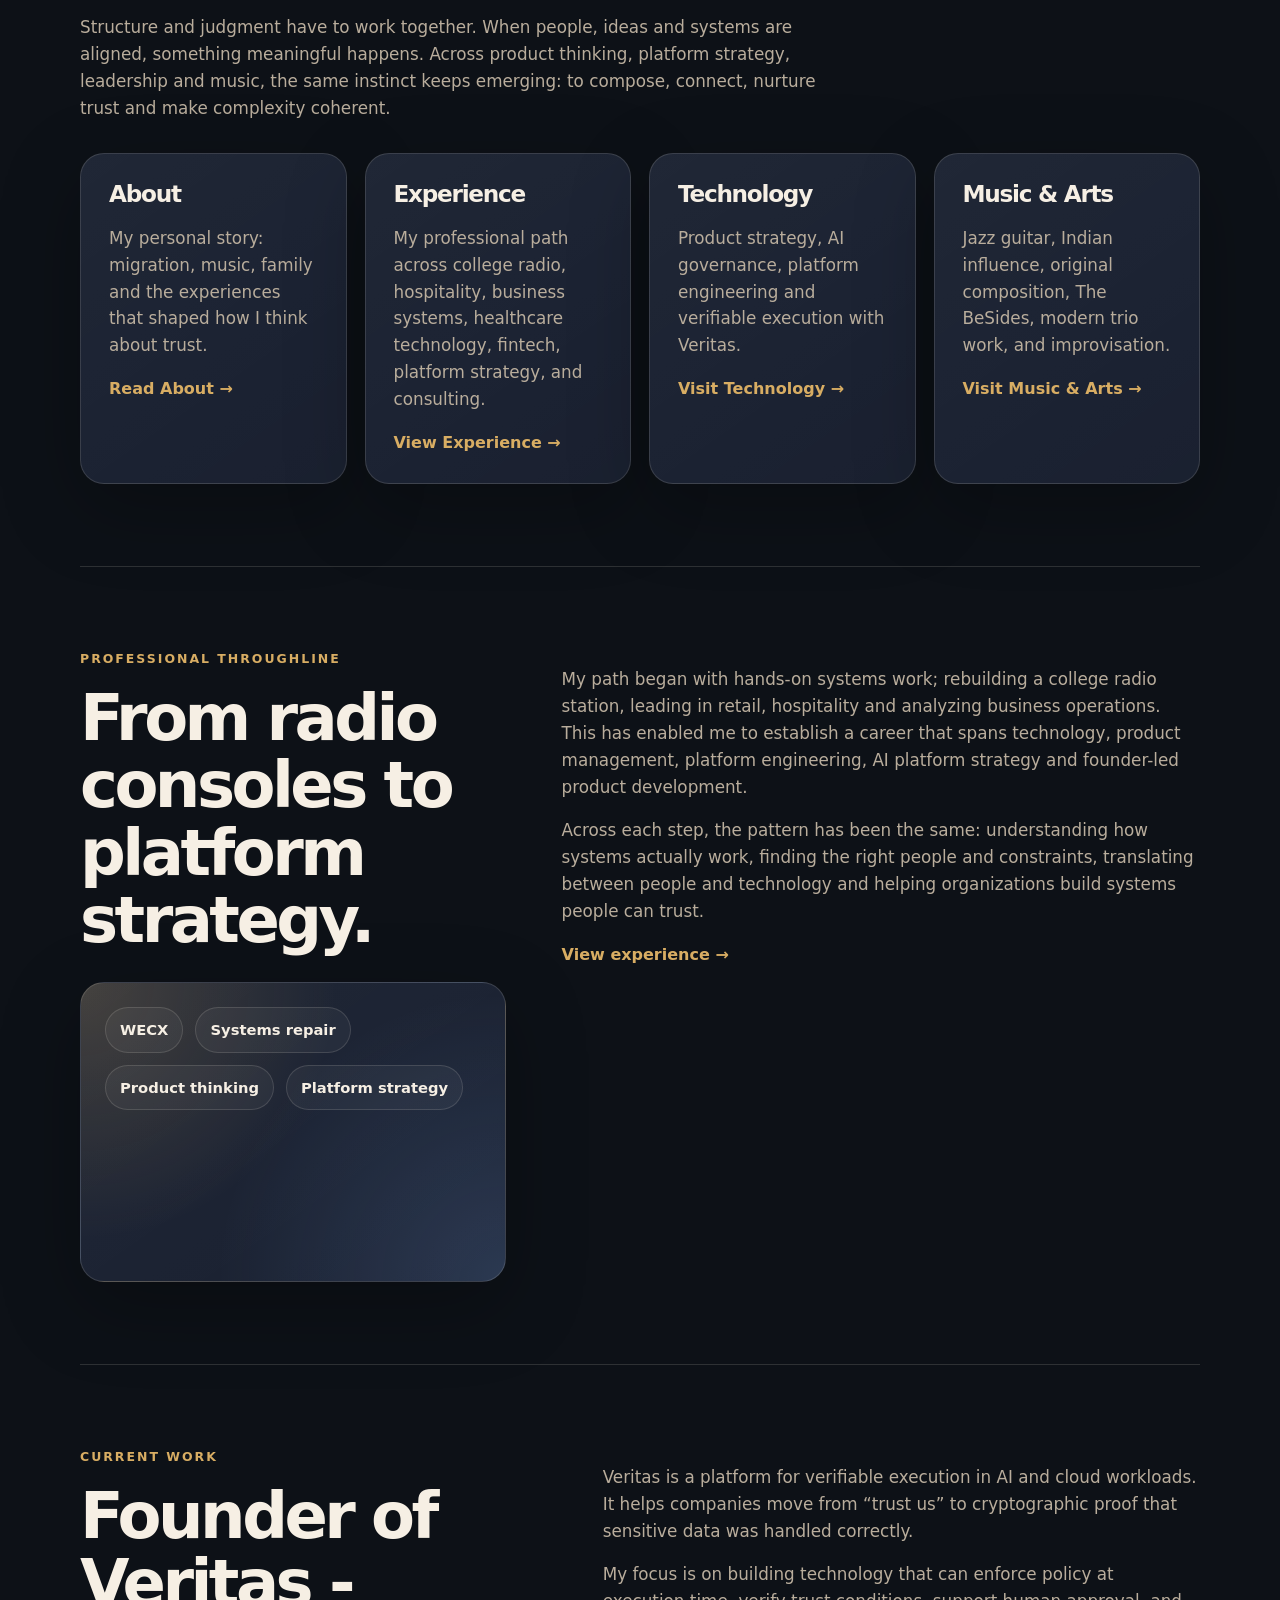
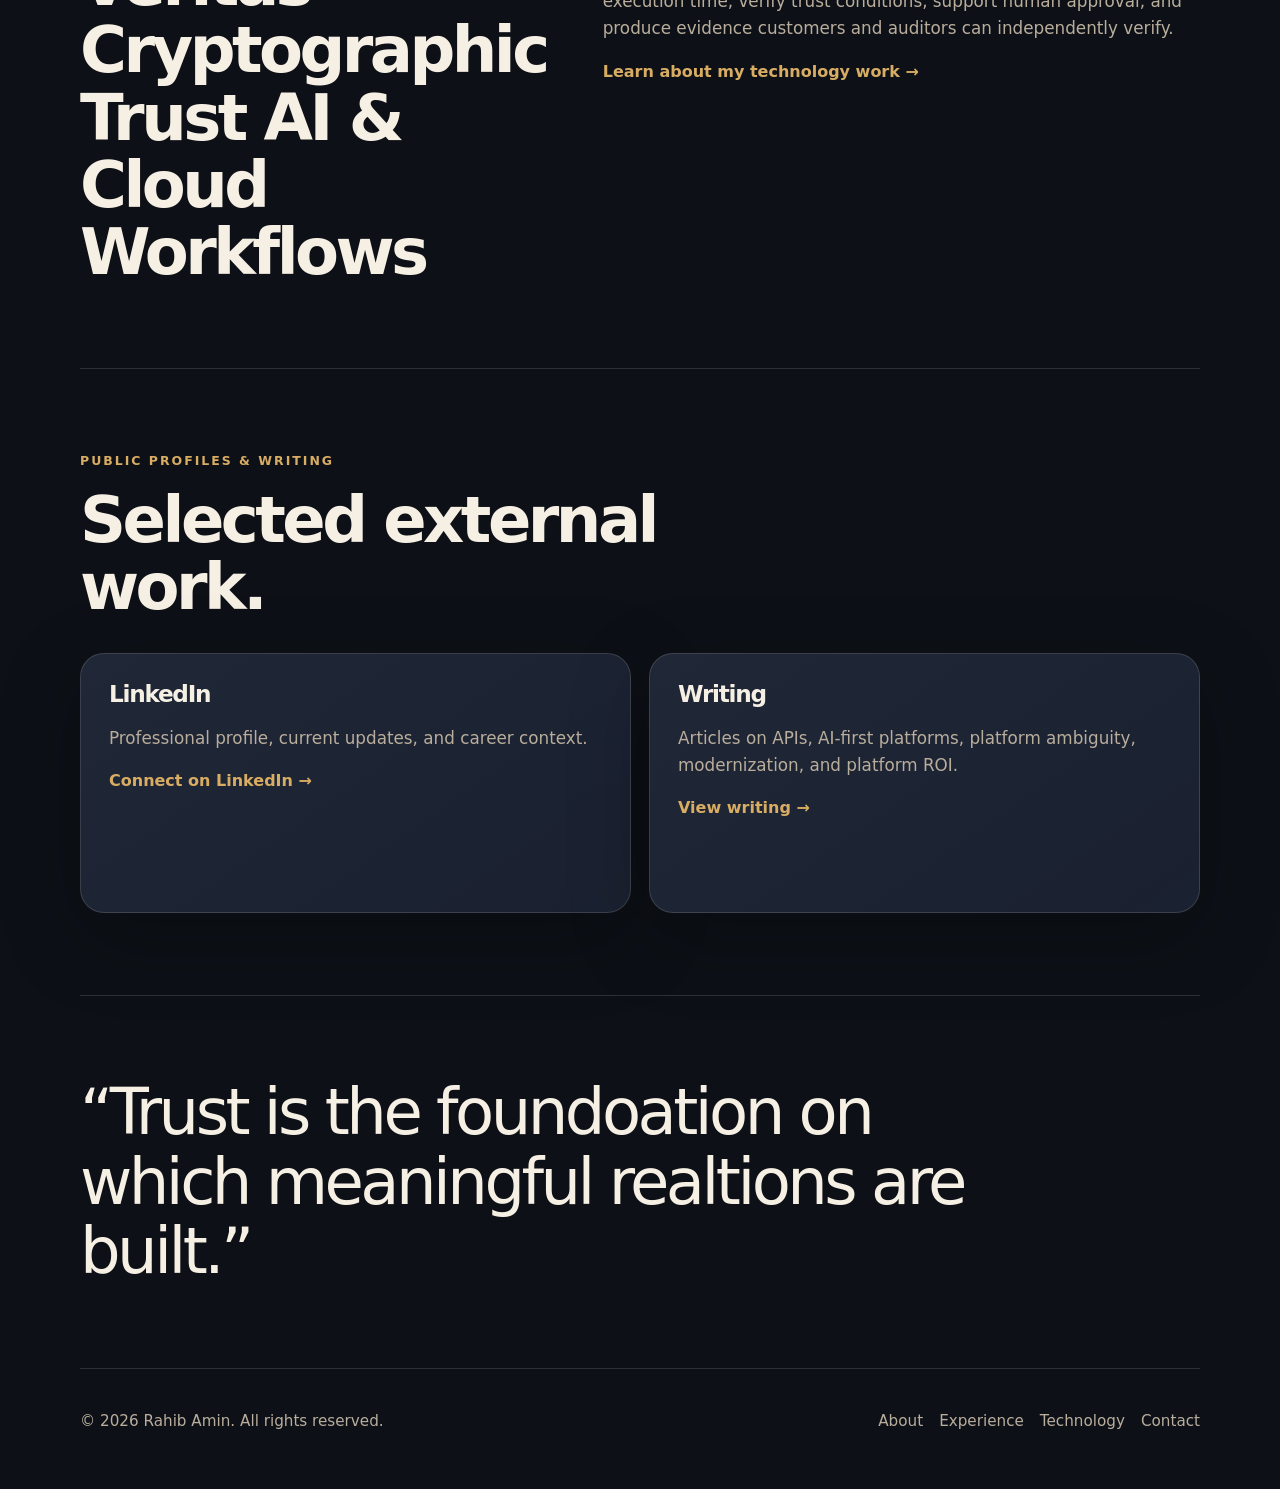
==== commit a5885772: "Update stylesheet version and fix text formatting Updated stylesheet version and made minor text cor" ====
--- a/index.html
+++ b/index.html
@@ -5,7 +5,7 @@
   <meta name="viewport" content="width=device-width, initial-scale=1.0" />
   <title>Rahib Amin | Technology, Trust, Music</title>
   <meta name="description" content="Rahib Amin is a  technical product manager, platform strategist, founder and jazz guitarist working across technology, platform strategy, AI governance and music." />
-  <link rel="stylesheet" href="assets/styles.css?v=4" />
+  <link rel="stylesheet" href="assets/styles.css?v=5" />
 </head>
 <body>
   <header class="site-header">
@@ -46,20 +46,19 @@
   <p>
     Product strategy, platform thinking, and music all draw on the same part of me:
     the instinct to compose, orchestrate, and align. I am drawn to the deeper parallels
-    between worlds that seem far apart on the surface, and to the challenge of making
-    structure, automation, and execution serve something living, human, and true.
+    between worlds that seem far apart on the surface and to the challenge of making
+    structure, automation and execution serve something human and honest.
   </p>
 </section>
 
     <section class="grid-section">
       <div class="section-heading">
         <p class="eyebrow">Start here</p>
-        <h2>Where structure, judgment and creativity meet.</h2>
+        <h2>Where structure, judgment, and creativity meet.</h2>
         <p>
-          Structure and judgment have to work together. When people, 
-          ideas and systems are aligned, something meaningful happens. 
-          Across product thinking, platform strategy,leadership and music the same instict keeps emerging;
-          to compose, connect, nurture trust and make complexity coherent.
+          Structure and judgment have to work together. When people, ideas and systems are aligned,
+          something meaningful happens. Across product thinking, platform strategy, leadership and music,
+          the same instinct keeps emerging: to compose, connect, nurture trust and make complexity coherent.
         </p>
       </div>
 
@@ -100,7 +99,7 @@
       </div>
       <div>
         <p>
-          My path began with hands-on systems work; rebuilding a college radio station, leading in retail, hospitality, and analyzing business operations. This has enabled me to establish a career that spans technology, product management, platform engineering, AI platform strategy and founder-led product development.
+          My path began with hands-on systems work; rebuilding a college radio station, leading in retail, hospitality and analyzing business operations. This has enabled me to establish a career that spans technology, product management, platform engineering, AI platform strategy and founder-led product development.
         </p>
         <p>
           Across each step, the pattern has been the same: understanding how systems actually work,
@@ -113,7 +112,7 @@
     <section class="split-section">
       <div>
         <p class="eyebrow">Current work</p>
-        <h2>Founder — Veritas</h2>
+        <h2>Founder of Veritas - Cryptographic Trust AI & Cloud Workflows</h2>
       </div>
       <div>
         <p>
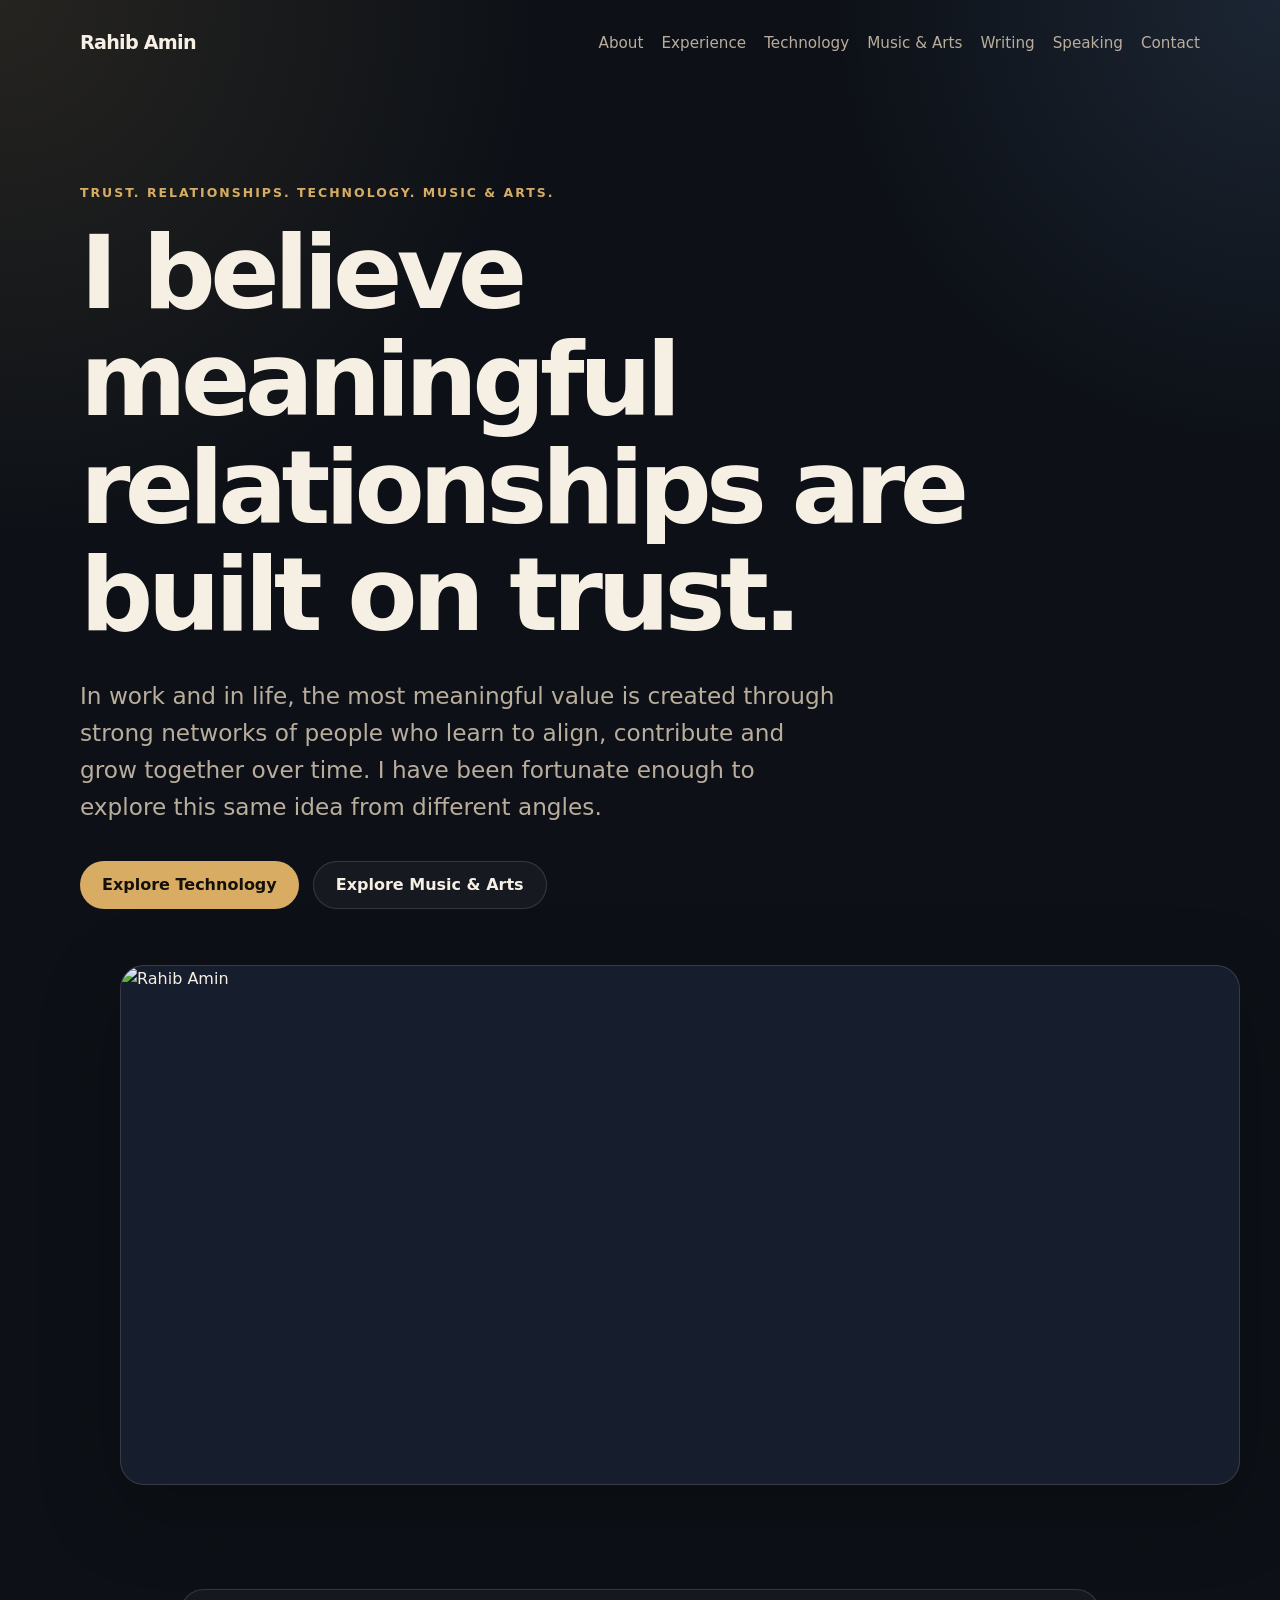
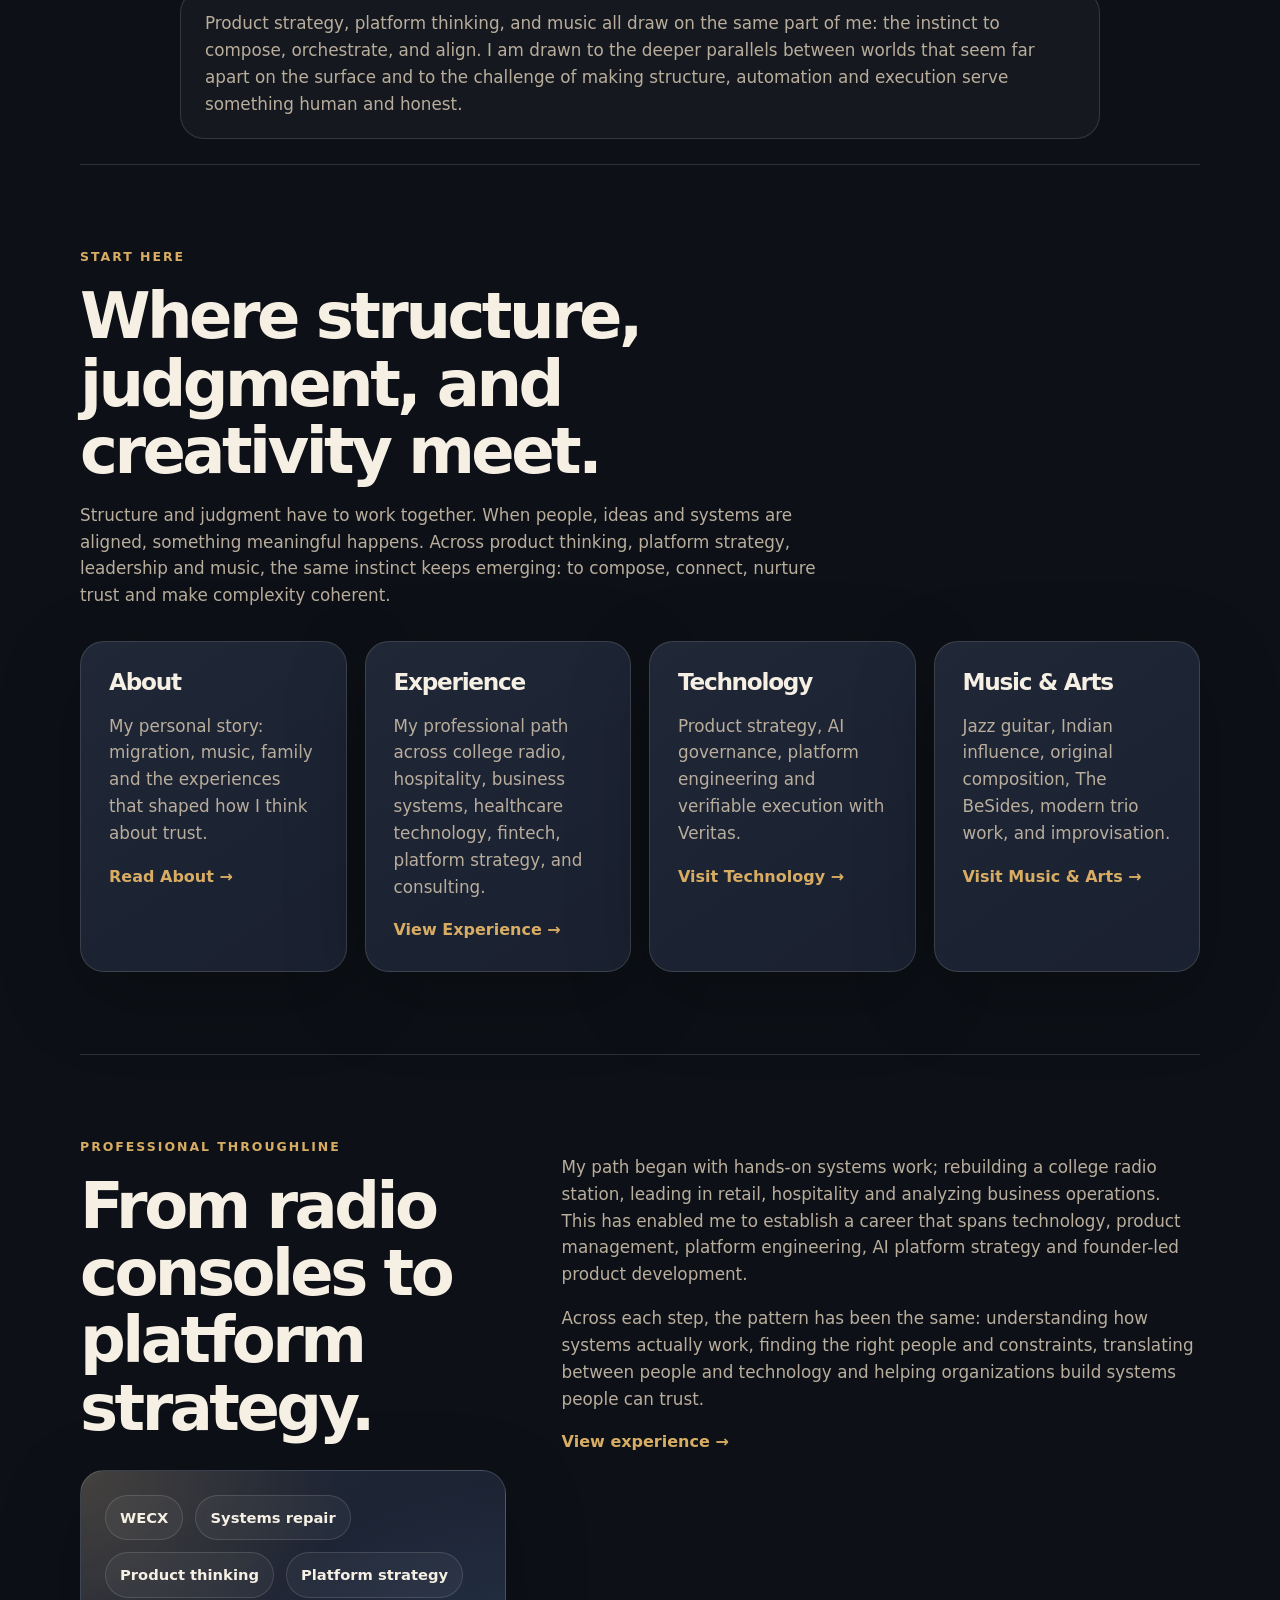
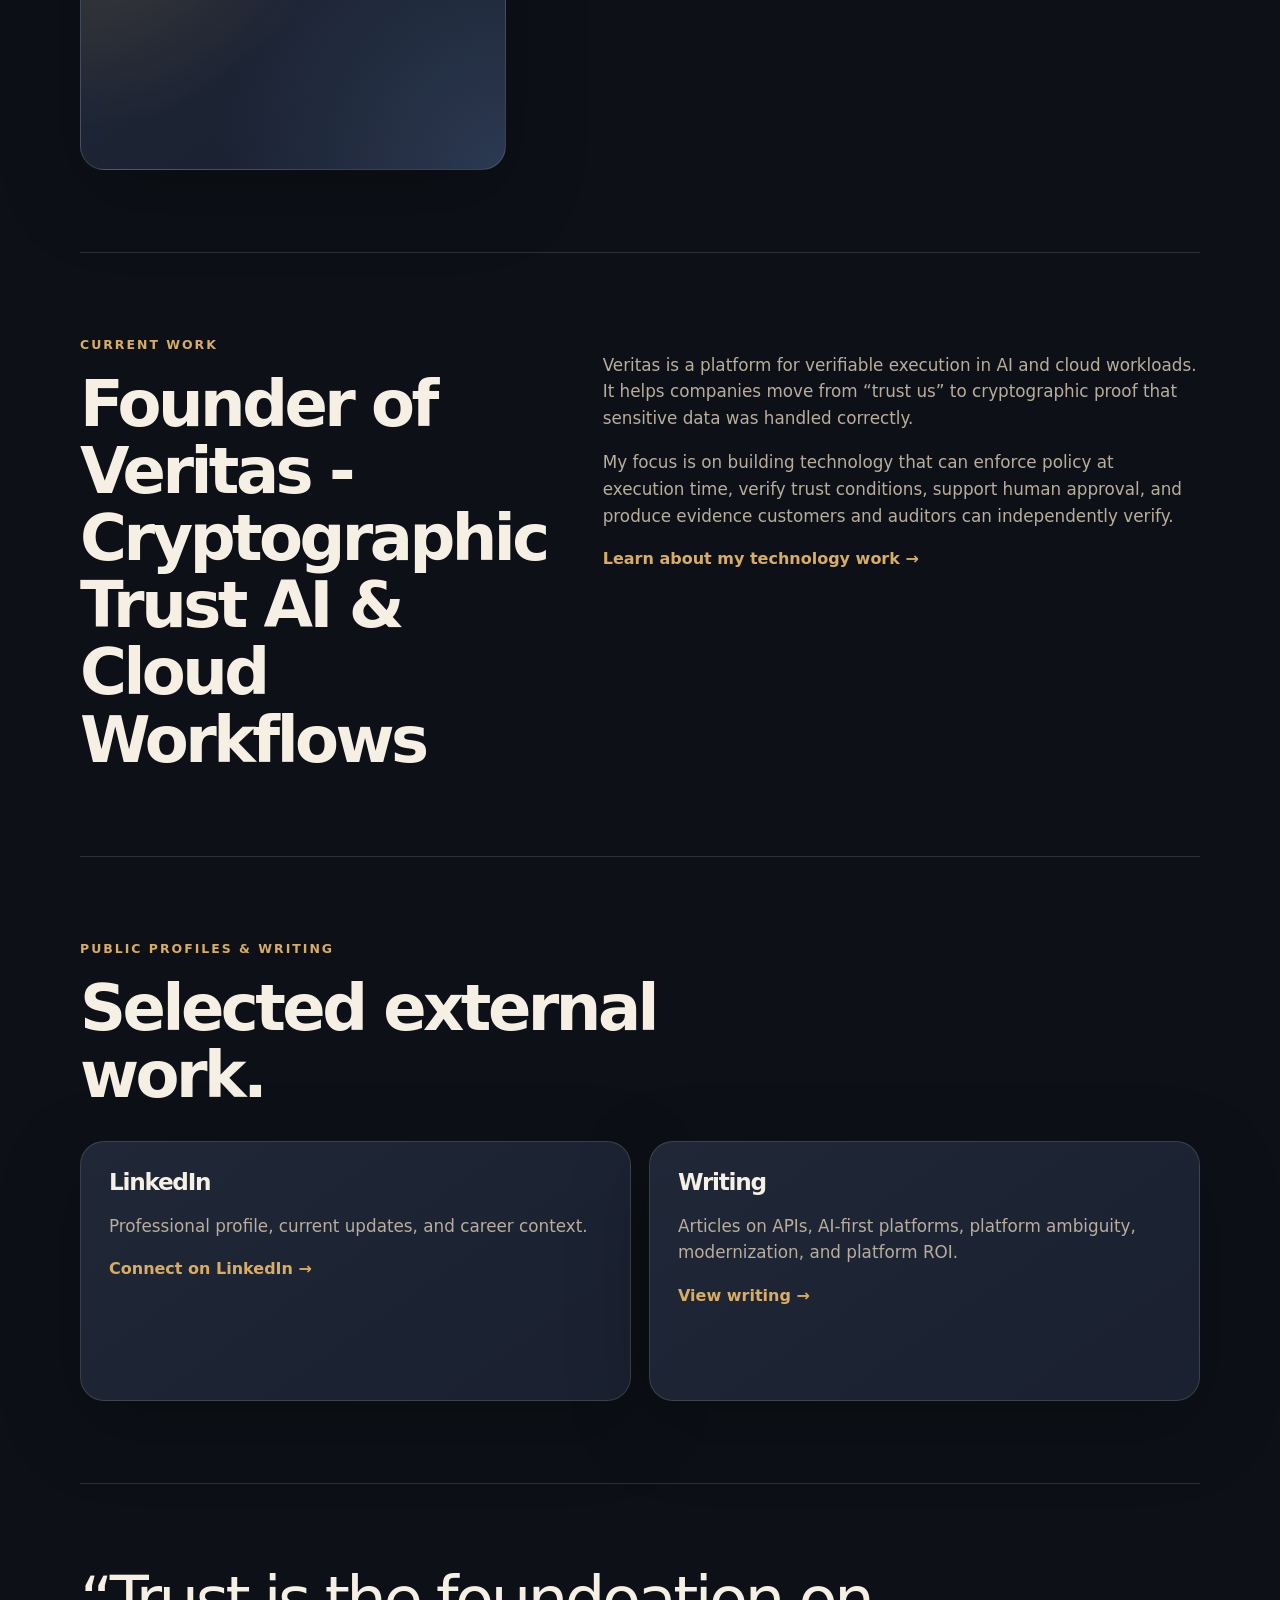
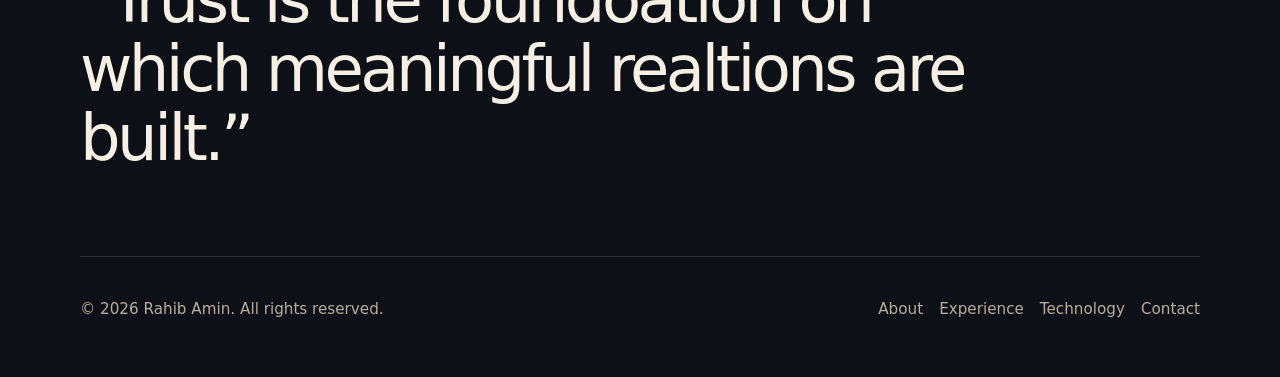
==== commit ad9bfe20: "Fix formatting in index.html" ====
--- a/index.html
+++ b/index.html
@@ -5,7 +5,7 @@
   <meta name="viewport" content="width=device-width, initial-scale=1.0" />
   <title>Rahib Amin | Technology, Trust, Music</title>
   <meta name="description" content="Rahib Amin is a  technical product manager, platform strategist, founder and jazz guitarist working across technology, platform strategy, AI governance and music." />
-  <link rel="stylesheet" href="assets/styles.css?v=5" />
+  <link rel="stylesheet" href="assets/styles.css?v=7" />
 </head>
 <body>
   <header class="site-header">
@@ -50,7 +50,7 @@
     structure, automation and execution serve something human and honest.
   </p>
 </section>
-
+<br/>
     <section class="grid-section">
       <div class="section-heading">
         <p class="eyebrow">Start here</p>
--- a/assets/styles.css
+++ b/assets/styles.css
@@ -14,7 +14,9 @@
 }
 
 * { box-sizing: border-box; }
+
 html { scroll-behavior: smooth; }
+
 body {
   margin: 0;
   background:
@@ -25,7 +27,9 @@
   font-family: Inter, ui-sans-serif, system-ui, -apple-system, BlinkMacSystemFont, "Segoe UI", sans-serif;
   line-height: 1.6;
 }
+
 a { color: inherit; }
+
 .site-header {
   width: min(var(--max-width), calc(100% - 32px));
   margin: 0 auto;
@@ -35,6 +39,7 @@
   align-items: center;
   gap: 24px;
 }
+
 .logo {
   color: var(--text);
   text-decoration: none;
@@ -43,73 +48,336 @@
   font-size: 1.2rem;
   white-space: nowrap;
 }
-.nav { display: flex; gap: 18px; flex-wrap: wrap; justify-content: flex-end; }
-.nav a { color: var(--muted); text-decoration: none; font-size: 0.95rem; }
+
+.nav {
+  display: flex;
+  gap: 18px;
+  flex-wrap: wrap;
+  justify-content: flex-end;
+}
+
+.nav a {
+  color: var(--muted);
+  text-decoration: none;
+  font-size: 0.95rem;
+}
+
 .nav a:hover { color: var(--text); }
-main { width: min(var(--max-width), calc(100% - 32px)); margin: 0 auto; }
-.hero, .page-hero { padding: 100px 0 84px; }
-.hero { min-height: 70vh; display: flex; flex-direction: column; justify-content: center; }
-.eyebrow { margin: 0 0 16px; color: var(--accent); text-transform: uppercase; letter-spacing: 0.16em; font-size: 0.78rem; font-weight: 800; }
-h1, h2, h3 { margin: 0; line-height: 1.05; letter-spacing: -0.055em; }
-h1 { max-width: 940px; font-size: clamp(3rem, 8vw, 7.4rem); }
+
+main {
+  width: min(var(--max-width), calc(100% - 32px));
+  margin: 0 auto;
+}
+
+.hero,
+.page-hero {
+  padding: 100px 0 84px;
+}
+
+.hero {
+  min-height: 70vh;
+  display: flex;
+  flex-direction: column;
+  justify-content: center;
+}
+
+.eyebrow {
+  margin: 0 0 16px;
+  color: var(--accent);
+  text-transform: uppercase;
+  letter-spacing: 0.16em;
+  font-size: 0.78rem;
+  font-weight: 800;
+}
+
+h1,
+h2,
+h3 {
+  margin: 0;
+  line-height: 1.05;
+  letter-spacing: -0.055em;
+}
+
+h1 {
+  max-width: 940px;
+  font-size: clamp(3rem, 8vw, 7.4rem);
+}
+
 h2 { font-size: clamp(2rem, 5vw, 4.2rem); }
 h3 { font-size: 1.45rem; }
-p { color: var(--muted); font-size: 1.05rem; }
-.hero-text, .page-hero p { max-width: 760px; margin-top: 28px; font-size: clamp(1.18rem, 2vw, 1.45rem); }
-.hero-actions { display: flex; gap: 14px; flex-wrap: wrap; margin-top: 36px; }
-.button { display: inline-flex; align-items: center; justify-content: center; min-height: 48px; padding: 0 22px; border-radius: 999px; text-decoration: none; font-weight: 800; transition: transform 160ms ease, border-color 160ms ease, background 160ms ease; }
+
+p {
+  color: var(--muted);
+  font-size: 1.05rem;
+}
+
+.hero-text,
+.page-hero p {
+  max-width: 760px;
+  margin-top: 28px;
+  font-size: clamp(1.18rem, 2vw, 1.45rem);
+}
+
+.hero-actions {
+  display: flex;
+  gap: 14px;
+  flex-wrap: wrap;
+  margin-top: 36px;
+}
+
+.button {
+  display: inline-flex;
+  align-items: center;
+  justify-content: center;
+  min-height: 48px;
+  padding: 0 22px;
+  border-radius: 999px;
+  text-decoration: none;
+  font-weight: 800;
+  transition: transform 160ms ease, border-color 160ms ease, background 160ms ease;
+}
+
 .button:hover { transform: translateY(-2px); }
-.button.primary { background: var(--accent); color: #15110a; }
-.button.secondary { border: 1px solid var(--line); color: var(--text); background: rgba(255, 255, 255, 0.04); }
-.grid-section, .split-section, .quote-section, .cta-section, .list-section, .contact-panel, .media-section { padding: 82px 0; border-top: 1px solid var(--line); }
-.section-heading { max-width: 760px; margin-bottom: 32px; }
-.card-grid { display: grid; gap: 18px; }
+
+.button.primary {
+  background: var(--accent);
+  color: #15110a;
+}
+
+.button.secondary {
+  border: 1px solid var(--line);
+  color: var(--text);
+  background: rgba(255, 255, 255, 0.04);
+}
+
+.grid-section,
+.split-section,
+.quote-section,
+.cta-section,
+.list-section,
+.contact-panel,
+.media-section {
+  padding: 82px 0;
+  border-top: 1px solid var(--line);
+}
+
+.section-heading {
+  max-width: 760px;
+  margin-bottom: 32px;
+}
+
+.card-grid {
+  display: grid;
+  gap: 18px;
+}
+
 .card-grid.three { grid-template-columns: repeat(3, minmax(0, 1fr)); }
 .card-grid.two { grid-template-columns: repeat(2, minmax(0, 1fr)); }
 .card-grid.four { grid-template-columns: repeat(4, minmax(0, 1fr)); }
-.card { min-height: 260px; padding: 28px; border-radius: var(--radius); background: linear-gradient(145deg, rgba(255,255,255,.045), rgba(255,255,255,.015)), var(--bg-card); border: 1px solid var(--line); box-shadow: var(--shadow); }
+
+.card {
+  min-height: 260px;
+  padding: 28px;
+  border-radius: var(--radius);
+  background: linear-gradient(145deg, rgba(255,255,255,.045), rgba(255,255,255,.015)), var(--bg-card);
+  border: 1px solid var(--line);
+  box-shadow: var(--shadow);
+}
+
 .card p { margin-top: 18px; }
-.card a, .text-link { color: var(--accent); font-weight: 800; text-decoration: none; }
-.card a:hover, .text-link:hover { text-decoration: underline; }
-.card audio { width: 100%; margin-top: 16px; }
-.split-section { display: grid; grid-template-columns: 0.8fr 1.2fr; gap: 56px; align-items: start; }
-.quote-section blockquote { max-width: 900px; margin: 0; font-size: clamp(2rem, 5vw, 4.8rem); line-height: 1.08; letter-spacing: -0.055em; color: var(--text); }
-.cta-section, .contact-panel { background: linear-gradient(135deg, rgba(216,173,99,.12), rgba(133,183,255,.08)); border: 1px solid var(--line); border-radius: var(--radius); padding: 44px; margin: 82px 0; }
-.cta-section h2, .contact-panel h2 { max-width: 820px; }
-.clean-list { margin: 28px 0 0; padding: 0; list-style: none; }
-.clean-list li { padding: 18px 0; border-bottom: 1px solid var(--line); color: var(--muted); font-size: 1.15rem; }
-.big-link { color: var(--text); font-size: clamp(1.6rem, 4vw, 3rem); font-weight: 900; letter-spacing: -0.04em; text-decoration: none; overflow-wrap: anywhere; }
+
+.card a,
+.text-link {
+  color: var(--accent);
+  font-weight: 800;
+  text-decoration: none;
+}
+
+.card a:hover,
+.text-link:hover { text-decoration: underline; }
+
+.card audio {
+  width: 100%;
+  margin-top: 16px;
+}
+
+.split-section {
+  display: grid;
+  grid-template-columns: 0.8fr 1.2fr;
+  gap: 56px;
+  align-items: start;
+}
+
+.quote-section blockquote {
+  max-width: 900px;
+  margin: 0;
+  font-size: clamp(2rem, 5vw, 4.8rem);
+  line-height: 1.08;
+  letter-spacing: -0.055em;
+  color: var(--text);
+}
+
+.cta-section,
+.contact-panel {
+  background: linear-gradient(135deg, rgba(216,173,99,.12), rgba(133,183,255,.08));
+  border: 1px solid var(--line);
+  border-radius: var(--radius);
+  padding: 44px;
+  margin: 82px 0;
+}
+
+.cta-section h2,
+.contact-panel h2 { max-width: 820px; }
+
+.clean-list {
+  margin: 28px 0 0;
+  padding: 0;
+  list-style: none;
+}
+
+.clean-list li {
+  padding: 18px 0;
+  border-bottom: 1px solid var(--line);
+  color: var(--muted);
+  font-size: 1.15rem;
+}
+
+.big-link {
+  color: var(--accent);
+  font-size: clamp(1.6rem, 4vw, 3rem);
+  font-weight: 900;
+  letter-spacing: -0.04em;
+  text-decoration: none;
+  overflow-wrap: anywhere;
+}
+
 .big-link:hover { text-decoration: underline; }
 .small-note { font-size: 0.95rem; }
-.music-hero { background: linear-gradient(135deg, rgba(216,173,99,.08), transparent 60%); }
-.media-section { display: grid; grid-template-columns: repeat(2, minmax(0, 1fr)); gap: 18px; }
-.media-card { overflow: hidden; border-radius: var(--radius); border: 1px solid var(--line); background: var(--bg-card); box-shadow: var(--shadow); min-height: 320px; }
-.media-card img { width: 100%; height: 100%; object-fit: cover; display: block; }
-.experience-item { padding: 32px 0; border-top: 1px solid var(--line); }
+
+.music-hero {
+  background: linear-gradient(135deg, rgba(216,173,99,.08), transparent 60%);
+}
+
+.media-section {
+  display: grid;
+  grid-template-columns: repeat(2, minmax(0, 1fr));
+  gap: 18px;
+}
+
+.media-card {
+  overflow: hidden;
+  border-radius: var(--radius);
+  border: 1px solid var(--line);
+  background: var(--bg-card);
+  box-shadow: var(--shadow);
+  min-height: 320px;
+}
+
+.media-card img {
+  width: 100%;
+  height: 100%;
+  object-fit: cover;
+  display: block;
+}
+
+.experience-item {
+  padding: 32px 0;
+  border-top: 1px solid var(--line);
+}
+
 .experience-item:first-of-type { margin-top: 28px; }
-.role-meta { margin-top: 8px; color: var(--accent); font-weight: 800; }
+
+.role-meta {
+  margin-top: 8px;
+  color: var(--accent);
+  font-weight: 800;
+}
+
 .experience-item .clean-list { margin-top: 18px; }
-.site-footer { width: min(var(--max-width), calc(100% - 32px)); margin: 0 auto; padding: 40px 0 56px; border-top: 1px solid var(--line); display: flex; justify-content: space-between; gap: 24px; flex-wrap: wrap; }
-.site-footer p { margin: 0; font-size: 0.95rem; }
-.site-footer div { display: flex; gap: 16px; flex-wrap: wrap; }
-.site-footer a { color: var(--muted); text-decoration: none; font-size: 0.95rem; }
+
+.site-footer {
+  width: min(var(--max-width), calc(100% - 32px));
+  margin: 0 auto;
+  padding: 40px 0 56px;
+  border-top: 1px solid var(--line);
+  display: flex;
+  justify-content: space-between;
+  gap: 24px;
+  flex-wrap: wrap;
+}
+
+.site-footer p {
+  margin: 0;
+  font-size: 0.95rem;
+}
+
+.site-footer div {
+  display: flex;
+  gap: 16px;
+  flex-wrap: wrap;
+}
+
+.site-footer a {
+  color: var(--muted);
+  text-decoration: none;
+  font-size: 0.95rem;
+}
+
 .site-footer a:hover { color: var(--text); }
-@media (max-width: 980px) { .card-grid.four { grid-template-columns: repeat(2, minmax(0, 1fr)); } }
-@media (max-width: 860px) { .site-header { align-items: flex-start; flex-direction: column; } .nav { justify-content: flex-start; } .hero, .page-hero { padding: 72px 0 64px; } .card-grid.three, .card-grid.two, .split-section, .media-section { grid-template-columns: 1fr; } .split-section { gap: 24px; } .card { min-height: auto; } .cta-section, .contact-panel { padding: 28px; } }
-@media (max-width: 620px) { .card-grid.four { grid-template-columns: 1fr; } }
-@media (max-width: 520px) { main, .site-header, .site-footer { width: min(100% - 24px, var(--max-width)); } .nav { gap: 12px; } .nav a { font-size: 0.9rem; } h1 { font-size: clamp(2.55rem, 16vw, 4rem); } .hero-actions { flex-direction: column; } .button { width: 100%; } }
-
-/* Strategic photo system */
-.hero-with-photo {
-  display: grid;
-  grid-template-columns: minmax(0, 1.15fr) minmax(280px, 0.85fr);
-  gap: 56px;
-  align-items: center;
-}
-.hero-copy h1 {
-  max-width: 780px;
-}
-.hero-portrait,
+
+/* Editorial hero */
+.editorial-hero {
+  display: block;
+  min-height: auto;
+  padding: 96px 0 64px;
+}
+
+.editorial-hero .hero-copy {
+  max-width: 980px;
+}
+
+.editorial-hero .hero-copy h1 {
+  max-width: 940px;
+}
+
+.hero-landscape {
+    margin-top: 56px;
+    width: 100%;
+    height: 520px;
+
+    overflow: hidden;
+
+    border-radius: var(--radius);
+    border: 1px solid var(--line);
+    background: var(--bg-card);
+    box-shadow: var(--shadow);
+}
+
+.hero-landscape img {
+    width: 100%;
+    height: 100%;
+    object-fit: cover;
+
+    /* We'll tune this after seeing it */
+    object-position: center 28%;
+
+    display: block;
+}
+
+.hero-reflection {
+  max-width: 920px;
+  margin: 24px auto 0;
+  padding: 20px 24px;
+  border: 1px solid var(--line);
+  border-radius: var(--radius);
+  background: rgba(255,255,255,0.035);
+}
+
+.hero-reflection p {
+  margin: 0;
+}
+
+/* Strategic photo system for internal pages */
 .inline-photo,
 .story-photo,
 .proof-photo {
@@ -120,20 +388,29 @@
   background: var(--bg-card);
   box-shadow: var(--shadow);
 }
-.hero-portrait img,
+
+.inline-photo { min-height: 340px; }
+
+.story-photo {
+  min-height: 420px;
+  position: relative;
+}
+
+.story-photo.tall { min-height: 620px; }
+.proof-photo { min-height: 420px; }
+.proof-photo.wide { min-height: 360px; }
+.featured-media { min-height: 520px; }
+
 .inline-photo img,
 .story-photo img,
 .proof-photo img {
   width: 100%;
   height: 100%;
   object-fit: cover;
+  object-position: center top;
   display: block;
 }
-.hero-portrait {
-  min-height: 560px;
-  position: relative;
-}
-.hero-portrait figcaption,
+
 .story-photo figcaption {
   position: absolute;
   left: 18px;
@@ -147,25 +424,16 @@
   font-size: 0.92rem;
   backdrop-filter: blur(10px);
 }
-.small-top-gap {
-  margin-top: 28px;
-}
-.inline-photo {
-  min-height: 340px;
-}
+
+.small-top-gap { margin-top: 28px; }
+
 .image-story-grid {
   display: grid;
   grid-template-columns: 1.05fr 0.95fr;
   gap: 18px;
   padding: 0 0 82px;
 }
-.story-photo {
-  min-height: 420px;
-  position: relative;
-}
-.story-photo.tall {
-  min-height: 620px;
-}
+
 .photo-proof-strip {
   display: grid;
   grid-template-columns: 0.9fr 1.1fr;
@@ -174,49 +442,138 @@
   padding: 64px 0;
   border-top: 1px solid var(--line);
 }
-.proof-photo {
-  min-height: 420px;
-}
-.proof-photo.wide {
-  min-height: 360px;
-}
-.proof-copy h2 {
-  max-width: 720px;
-}
-.three-media {
-  grid-template-columns: 1.25fr 0.875fr 0.875fr;
-}
-.featured-media {
-  min-height: 520px;
-}
+
+.proof-copy h2 { max-width: 720px; }
+
+.three-media { grid-template-columns: 1.25fr 0.875fr 0.875fr; }
+
 .photo-checklist {
   padding: 28px;
   border: 1px solid var(--line);
   border-radius: var(--radius);
   background: rgba(255,255,255,0.035);
 }
-.photo-checklist code {
-  color: var(--accent);
+
+.photo-checklist code { color: var(--accent); }
+
+/* Non-portrait visual panels */
+.signal-panel,
+.evidence-panel {
+  border: 1px solid var(--line);
+  border-radius: var(--radius);
+  background:
+    radial-gradient(circle at top left, rgba(216, 173, 99, 0.20), transparent 16rem),
+    radial-gradient(circle at bottom right, rgba(133, 183, 255, 0.16), transparent 18rem),
+    linear-gradient(145deg, rgba(255,255,255,.045), rgba(255,255,255,.015)),
+    var(--bg-card);
+  box-shadow: var(--shadow);
+}
+
+.signal-panel {
+  min-height: 300px;
+  padding: 24px;
+  display: flex;
+  align-content: flex-start;
+  align-items: flex-start;
+  flex-wrap: wrap;
+  gap: 12px;
+}
+
+.signal-panel span,
+.evidence-panel span {
+  display: inline-flex;
+  align-items: center;
+  border: 1px solid var(--line);
+  border-radius: 999px;
+  padding: 10px 14px;
+  color: var(--text);
+  background: rgba(255,255,255,0.045);
+  font-weight: 800;
+  font-size: 0.92rem;
+}
+
+.evidence-panel {
+  min-height: 360px;
+  padding: 28px;
+  display: flex;
+  align-content: center;
+  align-items: center;
+  justify-content: center;
+  flex-wrap: wrap;
+  gap: 12px;
+}
+
+.no-photo-strip { grid-template-columns: 0.95fr 1.05fr; }
+
+.highlight-experience {
+  border: 1px solid var(--line);
+  border-radius: var(--radius);
+  padding: 32px;
+  margin-top: 28px;
+  background: linear-gradient(135deg, rgba(216,173,99,.10), rgba(133,183,255,.06));
 }
 
 @media (max-width: 980px) {
-  .hero-with-photo,
+  .card-grid.four { grid-template-columns: repeat(2, minmax(0, 1fr)); }
+
   .image-story-grid,
   .photo-proof-strip,
-  .three-media {
+  .three-media,
+  .no-photo-strip {
     grid-template-columns: 1fr;
   }
-  .hero-portrait,
+
   .story-photo.tall,
   .story-photo,
   .proof-photo,
   .featured-media {
     min-height: 420px;
   }
+
+  .signal-panel,
+  .evidence-panel {
+    min-height: 240px;
+  }
+}
+
+@media (max-width: 860px) {
+  .site-header {
+    align-items: flex-start;
+    flex-direction: column;
+  }
+
+  .nav { justify-content: flex-start; }
+
+  .hero,
+  .page-hero {
+    padding: 72px 0 64px;
+  }
+
+  .card-grid.three,
+  .card-grid.two,
+  .split-section,
+  .media-section {
+    grid-template-columns: 1fr;
+  }
+
+  .split-section { gap: 24px; }
+  .card { min-height: auto; }
+
+  .cta-section,
+  .contact-panel {
+    padding: 28px;
+  }
+
+  .hero-landscape {
+    width: 100%;
+    margin: 48px 0 0;
+    height: clamp(300px, 54vw, 440px);
+  }
 }
 
 @media (max-width: 620px) {
-  .hero-portrait,
+  .card-grid.four { grid-template-columns: 1fr; }
+
   .story-photo.tall,
   .story-photo,
   .proof-photo,
@@ -224,131 +581,20 @@
   .inline-photo {
     min-height: 320px;
   }
-}
-
-/* Non-portrait visual panels */
-.signal-panel,
-.evidence-panel {
-  border: 1px solid var(--line);
-  border-radius: var(--radius);
-  background:
-    radial-gradient(circle at top left, rgba(216, 173, 99, 0.20), transparent 16rem),
-    radial-gradient(circle at bottom right, rgba(133, 183, 255, 0.16), transparent 18rem),
-    linear-gradient(145deg, rgba(255,255,255,.045), rgba(255,255,255,.015)),
-    var(--bg-card);
-  box-shadow: var(--shadow);
-}
-.signal-panel {
-  min-height: 300px;
-  padding: 24px;
-  display: flex;
-  align-content: flex-start;
-  align-items: flex-start;
-  flex-wrap: wrap;
-  gap: 12px;
-}
-.signal-panel span,
-.evidence-panel span {
-  display: inline-flex;
-  align-items: center;
-  border: 1px solid var(--line);
-  border-radius: 999px;
-  padding: 10px 14px;
-  color: var(--text);
-  background: rgba(255,255,255,0.045);
-  font-weight: 800;
-  font-size: 0.92rem;
-}
-.evidence-panel {
-  min-height: 360px;
-  padding: 28px;
-  display: flex;
-  align-content: center;
-  align-items: center;
-  justify-content: center;
-  flex-wrap: wrap;
-  gap: 12px;
-}
-.no-photo-strip {
-  grid-template-columns: 0.95fr 1.05fr;
-}
-.highlight-experience {
-  border: 1px solid var(--line);
-  border-radius: var(--radius);
-  padding: 32px;
-  margin-top: 28px;
-  background: linear-gradient(135deg, rgba(216,173,99,.10), rgba(133,183,255,.06));
-}
-@media (max-width: 980px) {
-  .no-photo-strip {
-    grid-template-columns: 1fr;
-  }
-  .signal-panel,
-  .evidence-panel {
-    min-height: 240px;
-  }
-}
-
-.album-feature {
-  background:
-    linear-gradient(135deg, rgba(216, 173, 99, 0.10), rgba(133, 183, 255, 0.06));
-  border: 1px solid var(--line);
-  border-radius: var(--radius);
-  padding: 44px;
-  margin: 82px 0;
-}
-
-.album-feature .button {
-  margin-top: 16px;
-}
-
-
-/* External writing and profile links */
-.article-list {
-  display: grid;
-  gap: 18px;
-}
-
-.article-card {
-  padding: 28px;
-  border: 1px solid var(--line);
-  border-radius: var(--radius);
-  background:
-    linear-gradient(145deg, rgba(255,255,255,.045), rgba(255,255,255,.015)),
-    var(--bg-card);
-  box-shadow: var(--shadow);
-}
-
-.article-card h3 a {
-  color: var(--text);
-  text-decoration: none;
-}
-
-.article-card h3 a:hover {
-  color: var(--accent);
-}
-
-.external-links {
-  display: flex;
-  flex-wrap: wrap;
-  gap: 12px;
-  margin: 22px 0;
-}
-
-.external-links a {
-  display: inline-flex;
-  align-items: center;
-  min-height: 42px;
-  border: 1px solid var(--line);
-  border-radius: 999px;
-  padding: 0 16px;
-  color: var(--text);
-  text-decoration: none;
-  font-weight: 800;
-  background: rgba(255,255,255,0.045);
-}
-
-.external-links a:hover {
-  border-color: var(--accent);
-  color: var(--accent);
-}
+
+  .hero-reflection { padding: 18px; }
+}
+
+@media (max-width: 520px) {
+  main,
+  .site-header,
+  .site-footer {
+    width: min(100% - 24px, var(--max-width));
+  }
+
+  .nav { gap: 12px; }
+  .nav a { font-size: 0.9rem; }
+  h1 { font-size: clamp(2.55rem, 16vw, 4rem); }
+  .hero-actions { flex-direction: column; }
+  .button { width: 100%; }
+}
